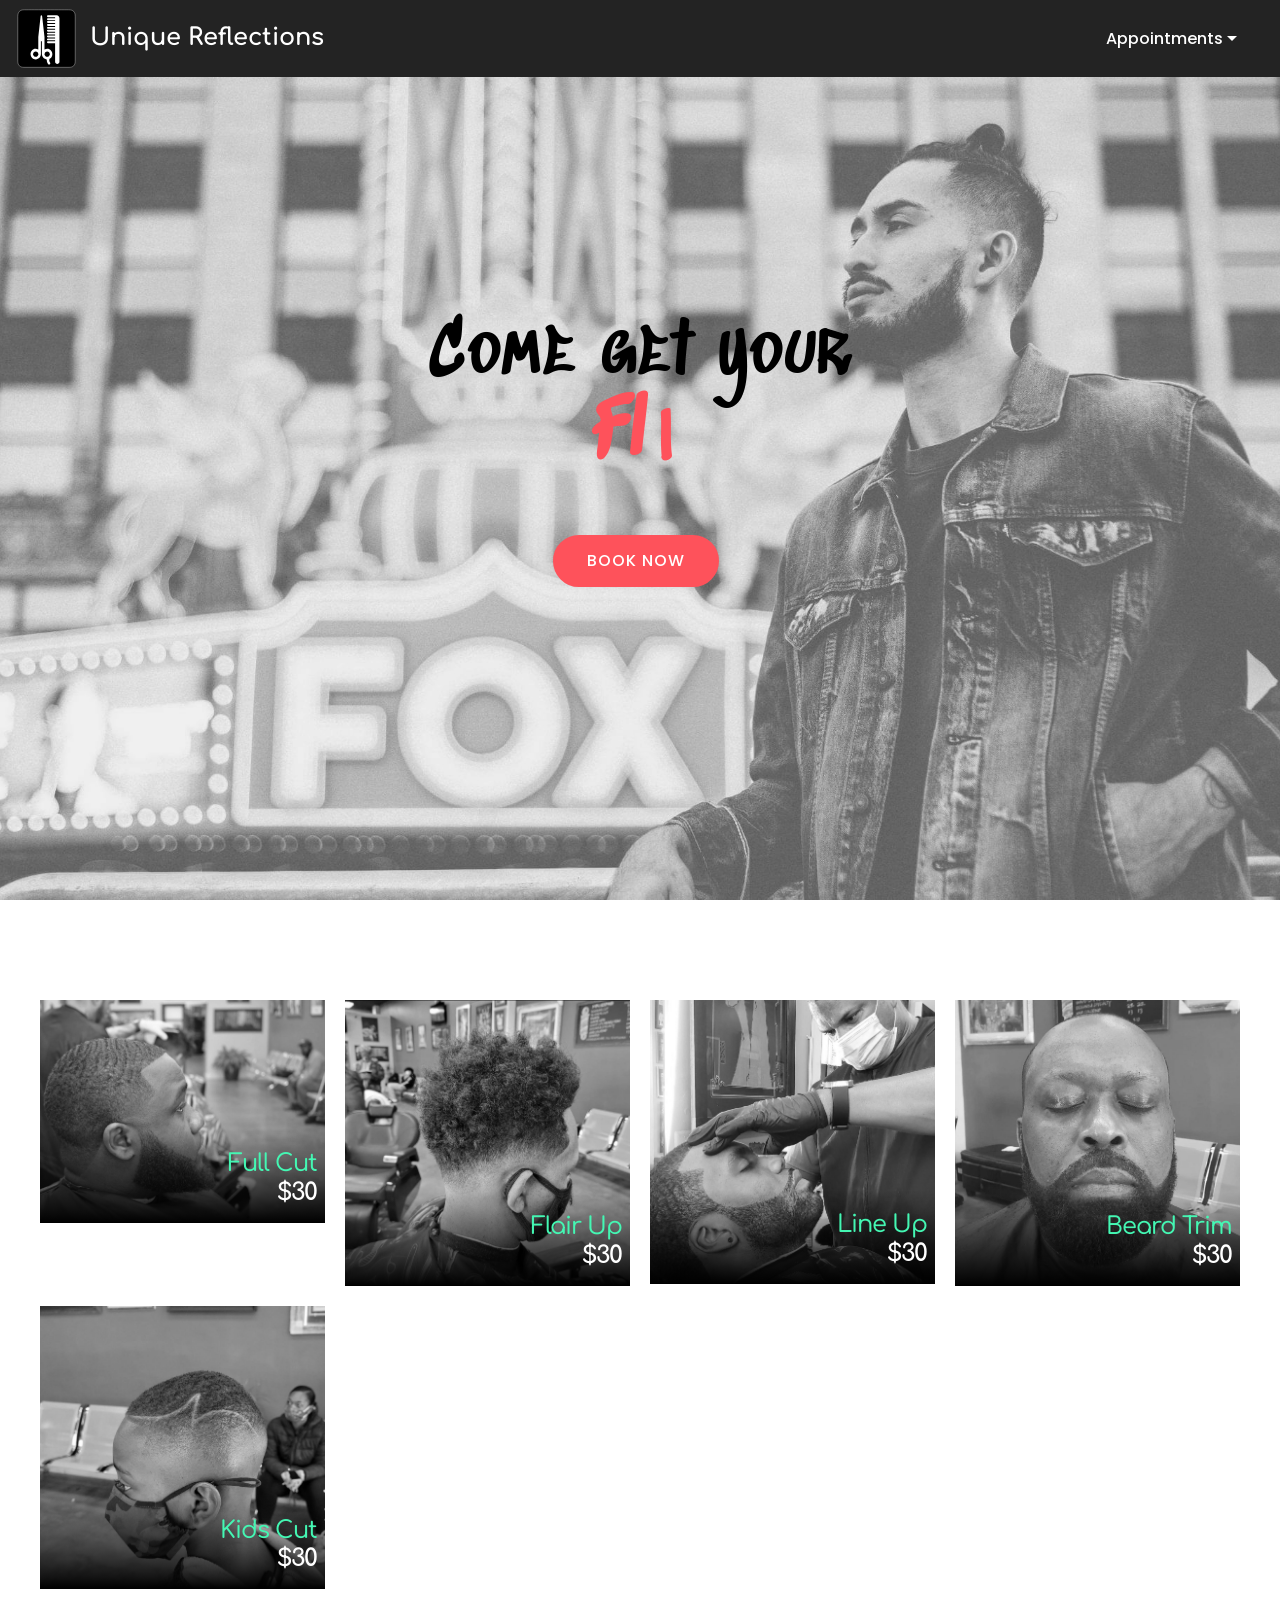
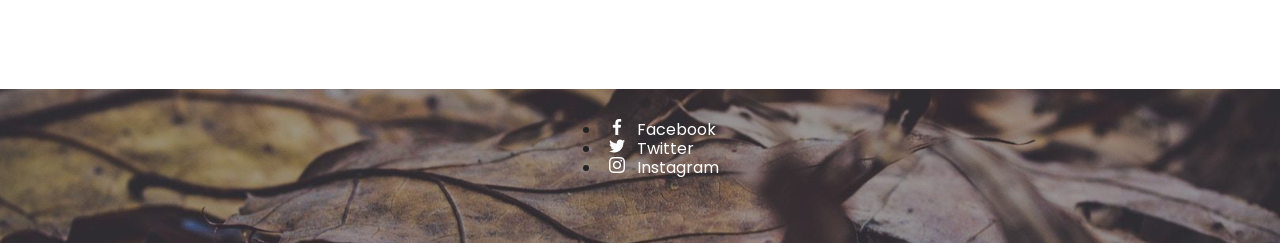
==== public/index.html @ 62ba1556 "version 1.0" ====
<!DOCTYPE html>
<html>
  <head>
    <meta charset="UTF-8">
    <meta http-equiv="X-UA-Compatible" content="IE=edge">
    <meta name="viewport" content="width=device-width, initial-scale=1">
    <link rel="shortcut icon" href="assets/images/TLIcon.svg" type="image/x-icon">
    <title>Unique Reflections</title>
    <link rel="stylesheet" href="assets/web/assets/mobirise-icons-bold/mobirise-icons-bold.css">
    <link rel="stylesheet" href="https://fonts.googleapis.com/css?family=Poppins:300,400,500,600,700">
    <link rel="preconnect" href="https://fonts.googleapis.com">
    <link rel="preconnect" href="https://fonts.gstatic.com" crossorigin>
    <link href="https://fonts.googleapis.com/css2?family=Sedgwick+Ave+Display&display=swap" rel="stylesheet">
    <link rel="stylesheet" href="assets/web/assets/mobirise-icons/mobirise-icons.css">
    <link rel="stylesheet" href="assets/bootstrap/css/bootstrap.min.css">
    <link rel="stylesheet" href="assets/bootstrap/css/bootstrap-grid.min.css">
    <link rel="stylesheet" href="assets/bootstrap/css/bootstrap-reboot.min.css">
    <link rel="stylesheet" href="assets/socicon/css/styles.css">
    <link rel="stylesheet" href="assets/dropdown/css/style.css">
    <link rel="stylesheet" href="assets/theme/css/style.css">
    <link rel="stylesheet" href="assets/mobirise-gallery/style.css">
    <link rel="stylesheet" href="assets/mobirise/css/mbr-additional.css" type="text/css">
  </head>
  <body>
    <section class="menu cid-qyXbTBAY8L" once="menu" id="menu3-8p" data-rv-view="3302">
      <nav class="navbar navbar-dropdown navbar-fixed-top navbar-expand-lg">
        <div class="navbar-brand">
          <span class="navbar-logo">
            <a href="index.html">
              <img src="assets/images/TLIcon.svg" alt="Online Shopping HTML Template" title="" media-simple="true" style="height: 3.8rem;">
            </a>
          </span>
          <span class="navbar-caption-wrap">
            <a class="navbar-caption text-white display-5" href="index.html"> Unique Reflections </a>
          </span>
        </div>
        <button class="navbar-toggler" type="button" data-toggle="collapse" data-target="#navbarSupportedContent" aria-controls="navbarNavAltMarkup" aria-expanded="false" aria-label="Toggle navigation">
          <div class="hamburger">
            <span></span>
            <span></span>
            <span></span>
            <span></span>
          </div>
        </button>
        <div class="collapse navbar-collapse" id="navbarSupportedContent">
          <ul class="navbar-nav nav-dropdown" data-app-modern-menu="true">
            <li class="nav-item dropdown open">
              <a class="nav-link link text-white dropdown-toggle display-4" data-toggle="dropdown-submenu" aria-expanded="true"> Appointments</a>
              <div class="dropdown-menu">
                <a class="text-white dropdown-item display-4" href="#">Find us on TheCut app</a>
                <a class="text-white dropdown-item display-4" href="#">Click to call and book now</a>
              </div>
            </li>
          </ul>
          
      </nav>
    </section>
    <section class="header10 cid-qz2XMZSPXo mbr-fullscreen mbr-parallax-background" id="header10-8q" data-rv-view="3271">
      <div class="mbr-overlay" style="opacity: 0.3; background-color: rgb(204, 204, 204);"></div>
      <div class="container-fluid">
        <div class="row justify-content-center">
          <div class="mbr-white col-md-12 col-lg-10">
            <div class="typed-text pb-3 align-center display-1" id="changing_header" style="z-index: 289;">
              <span class="mbr-section-subtitle"> Come get your </span>
              <br id="small_br">
              <span>
                <span class="animated-element mbr-bold" data-word2="Full Cut" data-word1="Flair Up" data-word3="Line Up" data-word4="Beard Trim" data-word5="Fade" data-speed="106" data-words="5"></span>
              </span>
            </div>
            <br>
            <div class="pt-3 mbr-section-btn align-center">
              <a class="btn-secondary btn btn-md display-4 mbr-white" href="#">BOOK NOW</a>
            </div>
          </div>
        </div>
      </div>
    </section>
    <section class="mbr-gallery cid-qz2Y6J2MmE" once="shops" id="shop2-8r" data-rv-view="3277">
      <div>
        <div class="mbr-shop">
          <div class="row col-md-12">
            <div class="wrapper-shop-items col-md-12">
              <div class="mbr-gallery-row">
                <div>
                  <div class="shop-items">
                    <div class="mbr-gallery-item" data-tags="Awesome" data-slide-to="0" data-seller="false" data-price="52" data-oldprice="104">
                      <div class="item_overlay" data-toggle="modal"></div>
                      <div class="galleryItem" data-toggle="modal">
                        <div class="style_overlay"></div>
                        <div class="img_wraper">
                          <img alt="" src="assets/images/full cut.jpg">
                        </div>
                        <div class="sidebar_wraper">
                          <h4 class="item-title mbr-fonts-style mbr-text display-5">Full Cut</h4>
                          <div class="price-block">
                            <span class="shop-item-price mbr-fonts-style display-5">$30</span>
                            <span class="oldprice mbr-fonts-style display-7" style="display: none;">$104</span>
                          </div>
                          <div class="card-description"><strong>Full Cut price: 30$</strong>
                          </div>
                          <div class="mbr-section-btn" buttons="0" style="display: none;">
                            <a class="btn btn-black display-7" href="https://mobirise.com/">Book with us now!</a>
                          </div>
                        </div>
                      </div>
                    </div>
                    <div class="mbr-gallery-item" data-tags="Awesome" data-slide-to="0" data-seller="false" data-price="52" data-oldprice="104">
                      <div class="item_overlay" data-toggle="modal"></div>
                      <div class="galleryItem" data-toggle="modal">
                        <div class="style_overlay"></div>
                        <div class="img_wraper">
                          <img alt="" src="assets/images/flair.jpg">
                        </div>
                        <div class="sidebar_wraper">
                          <h4 class="item-title mbr-fonts-style mbr-text display-5">Flair Up</h4>
                          <div class="price-block">
                            <span class="shop-item-price mbr-fonts-style display-5">$30</span>
                            <span class="oldprice mbr-fonts-style display-7" style="display: none;">$104</span>
                          </div>
                          <div class="card-description"><strong>Flair Up price: 30$</strong>
                          </div>
                          <div class="mbr-section-btn" buttons="0" style="display: none;">
                            <a class="btn btn-black display-7" href="https://mobirise.com/">Book with us now!</a>
                          </div>
                        </div>
                      </div>
                    </div>
                    <div class="mbr-gallery-item" data-tags="Awesome" data-slide-to="0" data-seller="false" data-price="52" data-oldprice="104">
                      <div class="item_overlay" data-toggle="modal"></div>
                      <div class="galleryItem" data-toggle="modal">
                        <div class="style_overlay"></div>
                        <div class="img_wraper">
                          <img alt="" src="assets/images/lineup.jpg">
                        </div>
                        <div class="sidebar_wraper">
                          <h4 class="item-title mbr-fonts-style mbr-text display-5">Line Up</h4>
                          <div class="price-block">
                            <span class="shop-item-price mbr-fonts-style display-5">$30</span>
                            <span class="oldprice mbr-fonts-style display-7" style="display: none;">$104</span>
                          </div>
                          <div class="card-description"><strong>Line Up price: 30$</strong>
                          </div>
                          <div class="mbr-section-btn" buttons="0" style="display: none;">
                            <a class="btn btn-black display-7" href="https://mobirise.com/">Book with us now!</a>
                          </div>
                        </div>
                      </div>
                    </div>
                    <div class="mbr-gallery-item" data-tags="Awesome" data-slide-to="0" data-seller="false" data-price="52" data-oldprice="104">
                      <div class="item_overlay" data-toggle="modal"></div>
                      <div class="galleryItem" data-toggle="modal">
                        <div class="style_overlay"></div>
                        <div class="img_wraper">
                          <img alt="" src="assets/images/beardtrim.jpg">
                        </div>
                        <div class="sidebar_wraper">
                          <h4 class="item-title mbr-fonts-style mbr-text display-5">Beard Trim</h4>
                          <div class="price-block">
                            <span class="shop-item-price mbr-fonts-style display-5">$30</span>
                            <span class="oldprice mbr-fonts-style display-7" style="display: none;">$104</span>
                          </div>
                          <div class="card-description"><strong>Beard Trim price: 30$</strong>
                          </div>
                          <div class="mbr-section-btn" buttons="0" style="display: none;">
                            <a class="btn btn-black display-7" href="https://mobirise.com/">Book with us now!</a>
                          </div>
                        </div>
                      </div>
                    </div>
                    <div class="mbr-gallery-item" data-tags="Awesome" data-slide-to="0" data-seller="false" data-price="52" data-oldprice="104">
                      <div class="item_overlay" data-toggle="modal"></div>
                      <div class="galleryItem" data-toggle="modal">
                        <div class="style_overlay"></div>
                        <div class="img_wraper">
                          <img alt="" src="assets/images/kids cut.jpg">
                        </div>
                        <div class="sidebar_wraper">
                          <h4 class="item-title mbr-fonts-style mbr-text display-5">Kids Cut</h4>
                          <div class="price-block">
                            <span class="shop-item-price mbr-fonts-style display-5">$30</span>
                            <span class="oldprice mbr-fonts-style display-7" style="display: none;">$104</span>
                          </div>
                          <div class="card-description"><strong>Kids Cut price: 30$</strong>
                          </div>
                          <div class="mbr-section-btn" buttons="0" style="display: none;">
                            <a class="btn btn-black display-7" href="https://mobirise.com/">Book with us now!</a>
                          </div>
                        </div>
                      </div>
                    </div>
                  </div>
                </div>
                <div class="clearfix"></div>
              </div>
            </div>
          </div>
          <!-- Lightbox -->
          <div class="shopItemsModal_wraper" style="z-index: 100;">
            <div class="shopItemsModalBg"></div>
            <div class="shopItemsModal row">
              <div class="col-md-6 image-modal"></div>
              <div class="col-md-6 text-modal"></div>
              <div class="closeModal">
                <div class="close-modal-wrapper"></div>
              </div>
            </div>
          </div>
        </div>
      </div>
    </section>
    
    <section class="cid-qz2YU1tayr" id="footer4-8u" data-rv-view="3299">
      <div class="mbr-overlay" style="background-color: rgb(35, 35, 35); opacity: 0.4;"></div>
      <div class="container">
        <div class="row justify-content-center">
          <ul>
            <li class="mbr-fonts-style display-4">
              <span class="socicon socicon-facebook mbr-iconfont" style="color: rgb(255, 255, 255);"></span>
              <a href="#" class="text-white">Facebook</a>
            </li>
            <li class="mbr-fonts-style display-4">
              <span class="socicon socicon-twitter mbr-iconfont" style="color: rgb(255, 255, 255);"></span>
              <a href="#" class="text-white">Twitter</a>
            </li>
            <li class="mbr-fonts-style display-4">
              <span class="socicon socicon-instagram mbr-iconfont" style="color: rgb(255, 255, 255);"></span>
              <a href="#" class="text-white">Instagram</a>
            </li>
          </ul>
        </div>
      </div>
    </section>
    <script src="assets/web/assets/jquery/jquery.min.js"></script>
    <script src="assets/popper/popper.min.js"></script>
    <script src="assets/bootstrap/js/bootstrap.min.js"></script>
    <script src="assets/typed/typed.min.js"></script>
    <script src="assets/smooth-scroll/smooth-scroll.js"></script>
    <script src="assets/mobirise-shop/script.js"></script>
    <script src="assets/dropdown/js/script.min.js"></script>
    <script src="assets/touch-swipe/jquery.touch-swipe.min.js"></script>
    <script src="assets/jarallax/jarallax.min.js"></script>
    <script src="assets/theme/js/script.js"></script>
    <script src="assets/mobirise-gallery/player.min.js"></script>
    <script src="assets/mobirise-gallery/script.js"></script>
  </body>
</html>
---- public/assets/web/assets/mobirise-icons-bold/mobirise-icons-bold.css ----
@font-face {
  font-family: 'mobirise-icons-bold';
  src:  url('mobirise-icons-bold84ca.eot?m1l4yr');
  src:  url('mobirise-icons-bold84ca.eot?m1l4yr#iefix') format('embedded-opentype'),
    url('mobirise-icons-bold84ca.ttf?m1l4yr') format('truetype'),
    url('mobirise-icons-bold84ca.woff?m1l4yr') format('woff'),
    url('mobirise-icons-bold84ca.svg?m1l4yr#mobirise-icons-bold') format('svg');
  font-weight: normal;
  font-style: normal;
}

[class^="mbrib-"], [class*="mbrib-"] {
  /* use !important to prevent issues with browser extensions that change fonts */
  font-family: 'mobirise-icons-bold' !important;
  speak: none;
  font-style: normal;
  font-weight: normal;
  font-variant: normal;
  text-transform: none;
  line-height: 1;

  /* Better Font Rendering =========== */
  -webkit-font-smoothing: antialiased;
  -moz-osx-font-smoothing: grayscale;
}

.mbrib-add-submenu:before {
  content: "\e900";
}
.mbrib-alert:before {
  content: "\e901";
}
.mbrib-align-center:before {
  content: "\e902";
}
.mbrib-align-justify:before {
  content: "\e903";
}
.mbrib-align-left:before {
  content: "\e904";
}
.mbrib-align-right:before {
  content: "\e905";
}
.mbrib-android:before {
  content: "\e906";
}
.mbrib-apple:before {
  content: "\e907";
}
.mbrib-arrow-down:before {
  content: "\e908";
}
.mbrib-arrow-next:before {
  content: "\e909";
}
.mbrib-arrow-prev:before {
  content: "\e90a";
}
.mbrib-arrow-up:before {
  content: "\e90b";
}
.mbrib-bold:before {
  content: "\e90c";
}
.mbrib-bookmark:before {
  content: "\e90d";
}
.mbrib-bootstrap:before {
  content: "\e90e";
}
.mbrib-briefcase:before {
  content: "\e90f";
}
.mbrib-browse:before {
  content: "\e910";
}
.mbrib-bulleted-list:before {
  content: "\e911";
}
.mbrib-calendar:before {
  content: "\e912";
}
.mbrib-camera:before {
  content: "\e913";
}
.mbrib-cart-add:before {
  content: "\e914";
}
.mbrib-cart-full:before {
  content: "\e915";
}
.mbrib-cash:before {
  content: "\e916";
}
.mbrib-change-style:before {
  content: "\e917";
}
.mbrib-chat:before {
  content: "\e918";
}
.mbrib-clock:before {
  content: "\e919";
}
.mbrib-close:before {
  content: "\e91a";
}
.mbrib-cloud:before {
  content: "\e91b";
}
.mbrib-code:before {
  content: "\e91c";
}
.mbrib-contact-form:before {
  content: "\e91d";
}
.mbrib-credit-card:before {
  content: "\e91e";
}
.mbrib-cursor-click:before {
  content: "\e91f";
}
.mbrib-cust-feedback:before {
  content: "\e920";
}
.mbrib-database:before {
  content: "\e921";
}
.mbrib-delivery:before {
  content: "\e922";
}
.mbrib-desktop:before {
  content: "\e923";
}
.mbrib-devices:before {
  content: "\e924";
}
.mbrib-down:before {
  content: "\e925";
}
.mbrib-download:before {
  content: "\e926";
}
.mbrib-drag-n-drop:before {
  content: "\e927";
}
.mbrib-drag-n-drop2:before {
  content: "\e928";
}
.mbrib-edit:before {
  content: "\e929";
}
.mbrib-edit2:before {
  content: "\e92a";
}
.mbrib-error:before {
  content: "\e92b";
}
.mbrib-extension:before {
  content: "\e92c";
}
.mbrib-features:before {
  content: "\e92d";
}
.mbrib-file:before {
  content: "\e92e";
}
.mbrib-flag:before {
  content: "\e92f";
}
.mbrib-folder:before {
  content: "\e930";
}
.mbrib-gift:before {
  content: "\e931";
}
.mbrib-github:before {
  content: "\e932";
}
.mbrib-globe-2:before {
  content: "\e933";
}
.mbrib-globe:before {
  content: "\e934";
}
.mbrib-growing-chart:before {
  content: "\e935";
}
.mbrib-hearth:before {
  content: "\e936";
}
.mbrib-help:before {
  content: "\e937";
}
.mbrib-home:before {
  content: "\e938";
}
.mbrib-hot-cup:before {
  content: "\e939";
}
.mbrib-idea:before {
  content: "\e93a";
}
.mbrib-image-gallery:before {
  content: "\e93b";
}
.mbrib-image-slider:before {
  content: "\e93c";
}
.mbrib-info:before {
  content: "\e93d";
}
.mbrib-italic:before {
  content: "\e93e";
}
.mbrib-key:before {
  content: "\e93f";
}
.mbrib-laptop:before {
  content: "\e940";
}
.mbrib-layers:before {
  content: "\e941";
}
.mbrib-left-right:before {
  content: "\e942";
}
.mbrib-left:before {
  content: "\e943";
}
.mbrib-letter:before {
  content: "\e944";
}
.mbrib-like:before {
  content: "\e945";
}
.mbrib-link:before {
  content: "\e946";
}
.mbrib-lock:before {
  content: "\e947";
}
.mbrib-login:before {
  content: "\e948";
}
.mbrib-logout:before {
  content: "\e949";
}
.mbrib-magic-stick:before {
  content: "\e94a";
}
.mbrib-map-pin:before {
  content: "\e94b";
}
.mbrib-menu:before {
  content: "\e94c";
}
.mbrib-mobile:before {
  content: "\e94d";
}
.mbrib-mobile2:before {
  content: "\e94e";
}
.mbrib-mobirise:before {
  content: "\e94f";
}
.mbrib-more-horizontal:before {
  content: "\e950";
}
.mbrib-more-vertical:before {
  content: "\e951";
}
.mbrib-music:before {
  content: "\e952";
}
.mbrib-new-file:before {
  content: "\e953";
}
.mbrib-numbered-list:before {
  content: "\e954";
}
.mbrib-opened-folder:before {
  content: "\e955";
}
.mbrib-pages:before {
  content: "\e956";
}
.mbrib-paper-plane:before {
  content: "\e957";
}
.mbrib-paperclip:before {
  content: "\e958";
}
.mbrib-photo:before {
  content: "\e959";
}
.mbrib-photos:before {
  content: "\e95a";
}
.mbrib-pin:before {
  content: "\e95b";
}
.mbrib-play:before {
  content: "\e95c";
}
.mbrib-plus:before {
  content: "\e95d";
}
.mbrib-preview:before {
  content: "\e95e";
}
.mbrib-print:before {
  content: "\e95f";
}
.mbrib-protect:before {
  content: "\e960";
}
.mbrib-question:before {
  content: "\e961";
}
.mbrib-quote-left:before {
  content: "\e962";
}
.mbrib-quote-right:before {
  content: "\e963";
}
.mbrib-redo:before {
  content: "\e964";
}
.mbrib-refresh:before {
  content: "\e965";
}
.mbrib-responsive:before {
  content: "\e966";
}
.mbrib-right:before {
  content: "\e967";
}
.mbrib-rocket:before {
  content: "\e968";
}
.mbrib-sad-face:before {
  content: "\e969";
}
.mbrib-sale:before {
  content: "\e96a";
}
.mbrib-save:before {
  content: "\e96b";
}
.mbrib-search:before {
  content: "\e96c";
}
.mbrib-setting:before {
  content: "\e96d";
}
.mbrib-setting2:before {
  content: "\e96e";
}
.mbrib-setting3:before {
  content: "\e96f";
}
.mbrib-share:before {
  content: "\e970";
}
.mbrib-shopping-bag:before {
  content: "\e971";
}
.mbrib-shopping-basket:before {
  content: "\e972";
}
.mbrib-shopping-cart:before {
  content: "\e973";
}
.mbrib-sites:before {
  content: "\e974";
}
.mbrib-smile-face:before {
  content: "\e975";
}
.mbrib-speed:before {
  content: "\e976";
}
.mbrib-star:before {
  content: "\e977";
}
.mbrib-success:before {
  content: "\e978";
}
.mbrib-sun:before {
  content: "\e979";
}
.mbrib-sun2:before {
  content: "\e97a";
}
.mbrib-tablet-vertical:before {
  content: "\e97b";
}
.mbrib-tablet:before {
  content: "\e97c";
}
.mbrib-target:before {
  content: "\e97d";
}
.mbrib-timer:before {
  content: "\e97e";
}
.mbrib-to-ftp:before {
  content: "\e97f";
}
.mbrib-to-local-drive:before {
  content: "\e980";
}
.mbrib-touch-swipe:before {
  content: "\e981";
}
.mbrib-touch:before {
  content: "\e982";
}
.mbrib-trash:before {
  content: "\e983";
}
.mbrib-underline:before {
  content: "\e984";
}
.mbrib-undo:before {
  content: "\e985";
}
.mbrib-unlink:before {
  content: "\e986";
}
.mbrib-unlock:before {
  content: "\e987";
}
.mbrib-up-down:before {
  content: "\e988";
}
.mbrib-up:before {
  content: "\e989";
}
.mbrib-update:before {
  content: "\e98a";
}
.mbrib-upload:before {
  content: "\e98b";
}
.mbrib-user:before {
  content: "\e98c";
}
.mbrib-user2:before {
  content: "\e98d";
}
.mbrib-users:before {
  content: "\e98e";
}
.mbrib-video-play:before {
  content: "\e98f";
}
.mbrib-video:before {
  content: "\e990";
}
.mbrib-watch:before {
  content: "\e991";
}
.mbrib-website-theme:before {
  content: "\e992";
}
.mbrib-wifi:before {
  content: "\e993";
}
.mbrib-windows:before {
  content: "\e994";
}
.mbrib-zoom-out:before {
  content: "\e995";
}
---- public/assets/web/assets/mobirise-icons/mobirise-icons.css ----
@font-face {
  font-family: 'MobiriseIcons';
  src:  url('mobirise-icons0e1c.eot?spat4u');
  src:  url('mobirise-icons0e1c.eot?spat4u#iefix') format('embedded-opentype'),
    url('mobirise-icons0e1c.ttf?spat4u') format('truetype'),
    url('mobirise-icons0e1c.woff?spat4u') format('woff'),
    url('mobirise-icons0e1c.svg?spat4u#MobiriseIcons') format('svg');
  font-weight: normal;
  font-style: normal;
}

[class^="mbri-"], [class*=" mbri-"] {
  /* use !important to prevent issues with browser extensions that change fonts */
  font-family: MobiriseIcons !important;
  speak: none;
  font-style: normal;
  font-weight: normal;
  font-variant: normal;
  text-transform: none;
  line-height: 1;

  /* Better Font Rendering =========== */
  -webkit-font-smoothing: antialiased;
  -moz-osx-font-smoothing: grayscale;
}

.mbri-add-submenu:before {
  content: "\e900";
}
.mbri-alert:before {
  content: "\e901";
}
.mbri-align-center:before {
  content: "\e902";
}
.mbri-align-justify:before {
  content: "\e903";
}
.mbri-align-left:before {
  content: "\e904";
}
.mbri-align-right:before {
  content: "\e905";
}
.mbri-android:before {
  content: "\e906";
}
.mbri-apple:before {
  content: "\e907";
}
.mbri-arrow-down:before {
  content: "\e908";
}
.mbri-arrow-next:before {
  content: "\e909";
}
.mbri-arrow-prev:before {
  content: "\e90a";
}
.mbri-arrow-up:before {
  content: "\e90b";
}
.mbri-bold:before {
  content: "\e90c";
}
.mbri-bookmark:before {
  content: "\e90d";
}
.mbri-bootstrap:before {
  content: "\e90e";
}
.mbri-briefcase:before {
  content: "\e90f";
}
.mbri-browse:before {
  content: "\e910";
}
.mbri-bulleted-list:before {
  content: "\e911";
}
.mbri-calendar:before {
  content: "\e912";
}
.mbri-camera:before {
  content: "\e913";
}
.mbri-cart-add:before {
  content: "\e914";
}
.mbri-cart-full:before {
  content: "\e915";
}
.mbri-cash:before {
  content: "\e916";
}
.mbri-change-style:before {
  content: "\e917";
}
.mbri-chat:before {
  content: "\e918";
}
.mbri-clock:before {
  content: "\e919";
}
.mbri-close:before {
  content: "\e91a";
}
.mbri-cloud:before {
  content: "\e91b";
}
.mbri-code:before {
  content: "\e91c";
}
.mbri-contact-form:before {
  content: "\e91d";
}
.mbri-credit-card:before {
  content: "\e91e";
}
.mbri-cursor-click:before {
  content: "\e91f";
}
.mbri-cust-feedback:before {
  content: "\e920";
}
.mbri-database:before {
  content: "\e921";
}
.mbri-delivery:before {
  content: "\e922";
}
.mbri-desktop:before {
  content: "\e923";
}
.mbri-devices:before {
  content: "\e924";
}
.mbri-down:before {
  content: "\e925";
}
.mbri-download:before {
  content: "\e989";
}
.mbri-drag-n-drop:before {
  content: "\e927";
}
.mbri-drag-n-drop2:before {
  content: "\e928";
}
.mbri-edit:before {
  content: "\e929";
}
.mbri-edit2:before {
  content: "\e92a";
}
.mbri-error:before {
  content: "\e92b";
}
.mbri-extension:before {
  content: "\e92c";
}
.mbri-features:before {
  content: "\e92d";
}
.mbri-file:before {
  content: "\e92e";
}
.mbri-flag:before {
  content: "\e92f";
}
.mbri-folder:before {
  content: "\e930";
}
.mbri-gift:before {
  content: "\e931";
}
.mbri-github:before {
  content: "\e932";
}
.mbri-globe:before {
  content: "\e933";
}
.mbri-globe-2:before {
  content: "\e934";
}
.mbri-growing-chart:before {
  content: "\e935";
}
.mbri-hearth:before {
  content: "\e936";
}
.mbri-help:before {
  content: "\e937";
}
.mbri-home:before {
  content: "\e938";
}
.mbri-hot-cup:before {
  content: "\e939";
}
.mbri-idea:before {
  content: "\e93a";
}
.mbri-image-gallery:before {
  content: "\e93b";
}
.mbri-image-slider:before {
  content: "\e93c";
}
.mbri-info:before {
  content: "\e93d";
}
.mbri-italic:before {
  content: "\e93e";
}
.mbri-key:before {
  content: "\e93f";
}
.mbri-laptop:before {
  content: "\e940";
}
.mbri-layers:before {
  content: "\e941";
}
.mbri-left-right:before {
  content: "\e942";
}
.mbri-left:before {
  content: "\e943";
}
.mbri-letter:before {
  content: "\e944";
}
.mbri-like:before {
  content: "\e945";
}
.mbri-link:before {
  content: "\e946";
}
.mbri-lock:before {
  content: "\e947";
}
.mbri-login:before {
  content: "\e948";
}
.mbri-logout:before {
  content: "\e949";
}
.mbri-magic-stick:before {
  content: "\e94a";
}
.mbri-map-pin:before {
  content: "\e94b";
}
.mbri-menu:before {
  content: "\e94c";
}
.mbri-mobile:before {
  content: "\e94d";
}
.mbri-mobile2:before {
  content: "\e94e";
}
.mbri-mobirise:before {
  content: "\e94f";
}
.mbri-more-horizontal:before {
  content: "\e950";
}
.mbri-more-vertical:before {
  content: "\e951";
}
.mbri-music:before {
  content: "\e952";
}
.mbri-new-file:before {
  content: "\e953";
}
.mbri-numbered-list:before {
  content: "\e954";
}
.mbri-opened-folder:before {
  content: "\e955";
}
.mbri-pages:before {
  content: "\e956";
}
.mbri-paper-plane:before {
  content: "\e957";
}
.mbri-paperclip:before {
  content: "\e958";
}
.mbri-photo:before {
  content: "\e959";
}
.mbri-photos:before {
  content: "\e95a";
}
.mbri-pin:before {
  content: "\e95b";
}
.mbri-play:before {
  content: "\e95c";
}
.mbri-plus:before {
  content: "\e95d";
}
.mbri-preview:before {
  content: "\e95e";
}
.mbri-print:before {
  content: "\e95f";
}
.mbri-protect:before {
  content: "\e960";
}
.mbri-question:before {
  content: "\e961";
}
.mbri-quote-left:before {
  content: "\e962";
}
.mbri-quote-right:before {
  content: "\e963";
}
.mbri-refresh:before {
  content: "\e964";
}
.mbri-responsive:before {
  content: "\e965";
}
.mbri-right:before {
  content: "\e966";
}
.mbri-rocket:before {
  content: "\e967";
}
.mbri-sad-face:before {
  content: "\e968";
}
.mbri-sale:before {
  content: "\e969";
}
.mbri-save:before {
  content: "\e96a";
}
.mbri-search:before {
  content: "\e96b";
}
.mbri-setting:before {
  content: "\e96c";
}
.mbri-setting2:before {
  content: "\e96d";
}
.mbri-setting3:before {
  content: "\e96e";
}
.mbri-share:before {
  content: "\e96f";
}
.mbri-shopping-bag:before {
  content: "\e970";
}
.mbri-shopping-basket:before {
  content: "\e971";
}
.mbri-shopping-cart:before {
  content: "\e972";
}
.mbri-sites:before {
  content: "\e973";
}
.mbri-smile-face:before {
  content: "\e974";
}
.mbri-speed:before {
  content: "\e975";
}
.mbri-star:before {
  content: "\e976";
}
.mbri-success:before {
  content: "\e977";
}
.mbri-sun:before {
  content: "\e978";
}
.mbri-sun2:before {
  content: "\e979";
}
.mbri-tablet:before {
  content: "\e97a";
}
.mbri-tablet-vertical:before {
  content: "\e97b";
}
.mbri-target:before {
  content: "\e97c";
}
.mbri-timer:before {
  content: "\e97d";
}
.mbri-to-ftp:before {
  content: "\e97e";
}
.mbri-to-local-drive:before {
  content: "\e97f";
}
.mbri-touch-swipe:before {
  content: "\e980";
}
.mbri-touch:before {
  content: "\e981";
}
.mbri-trash:before {
  content: "\e982";
}
.mbri-underline:before {
  content: "\e983";
}
.mbri-unlink:before {
  content: "\e984";
}
.mbri-unlock:before {
  content: "\e985";
}
.mbri-up-down:before {
  content: "\e986";
}
.mbri-up:before {
  content: "\e987";
}
.mbri-update:before {
  content: "\e988";
}
.mbri-upload:before {
 content: "\e926"; 
}
.mbri-user:before {
  content: "\e98a";
}
.mbri-user2:before {
  content: "\e98b";
}
.mbri-users:before {
  content: "\e98c";
}
.mbri-video:before {
  content: "\e98d";
}
.mbri-video-play:before {
  content: "\e98e";
}
.mbri-watch:before {
  content: "\e98f";
}
.mbri-website-theme:before {
  content: "\e990";
}
.mbri-wifi:before {
  content: "\e991";
}
.mbri-windows:before {
  content: "\e992";
}
.mbri-zoom-out:before {
  content: "\e993";
}
.mbri-redo:before {
  content: "\e994";
}
.mbri-undo:before {
  content: "\e995";
}
---- public/assets/socicon/css/styles.css ----
@charset "UTF-8";

@font-face {
  font-family: "socicon";
  src:url("../fonts/socicon.eot");
  src:url("../fonts/socicond41d.eot?#iefix") format("embedded-opentype"),
    url("../fonts/socicon.woff") format("woff"),
    url("../fonts/socicon.ttf") format("truetype"),
    url("../fonts/socicon.svg#socicon") format("svg");
  font-weight: normal;
  font-style: normal;

}

[data-icon]:before {
  font-family: "socicon" !important;
  content: attr(data-icon);
  font-style: normal !important;
  font-weight: normal !important;
  font-variant: normal !important;
  text-transform: none !important;
  speak: none;
  line-height: 1;
  -webkit-font-smoothing: antialiased;
  -moz-osx-font-smoothing: grayscale;
}

[class^="socicon-"]:before,
[class*=" socicon-"]:before {
  font-family: "socicon" !important;
  font-style: normal !important;
  font-weight: normal !important;
  font-variant: normal !important;
  text-transform: none !important;
  speak: none;
  line-height: 1;
  -webkit-font-smoothing: antialiased;
  -moz-osx-font-smoothing: grayscale;
}

.socicon-modelmayhem:before {
  content: "\e000";
}
.socicon-mixcloud:before {
  content: "\e001";
}
.socicon-drupal:before {
  content: "\e002";
}
.socicon-swarm:before {
  content: "\e003";
}
.socicon-istock:before {
  content: "\e004";
}
.socicon-yammer:before {
  content: "\e005";
}
.socicon-ello:before {
  content: "\e006";
}
.socicon-stackoverflow:before {
  content: "\e007";
}
.socicon-persona:before {
  content: "\e008";
}
.socicon-triplej:before {
  content: "\e009";
}
.socicon-houzz:before {
  content: "\e00a";
}
.socicon-rss:before {
  content: "\e00b";
}
.socicon-paypal:before {
  content: "\e00c";
}
.socicon-odnoklassniki:before {
  content: "\e00d";
}
.socicon-airbnb:before {
  content: "\e00e";
}
.socicon-periscope:before {
  content: "\e00f";
}
.socicon-outlook:before {
  content: "\e010";
}
.socicon-coderwall:before {
  content: "\e011";
}
.socicon-tripadvisor:before {
  content: "\e012";
}
.socicon-appnet:before {
  content: "\e013";
}
.socicon-goodreads:before {
  content: "\e014";
}
.socicon-tripit:before {
  content: "\e015";
}
.socicon-lanyrd:before {
  content: "\e016";
}
.socicon-slideshare:before {
  content: "\e017";
}
.socicon-buffer:before {
  content: "\e018";
}
.socicon-disqus:before {
  content: "\e019";
}
.socicon-vkontakte:before {
  content: "\e01a";
}
.socicon-whatsapp:before {
  content: "\e01b";
}
.socicon-patreon:before {
  content: "\e01c";
}
.socicon-storehouse:before {
  content: "\e01d";
}
.socicon-pocket:before {
  content: "\e01e";
}
.socicon-mail:before {
  content: "\e01f";
}
.socicon-blogger:before {
  content: "\e020";
}
.socicon-technorati:before {
  content: "\e021";
}
.socicon-reddit:before {
  content: "\e022";
}
.socicon-dribbble:before {
  content: "\e023";
}
.socicon-stumbleupon:before {
  content: "\e024";
}
.socicon-digg:before {
  content: "\e025";
}
.socicon-envato:before {
  content: "\e026";
}
.socicon-behance:before {
  content: "\e027";
}
.socicon-delicious:before {
  content: "\e028";
}
.socicon-deviantart:before {
  content: "\e029";
}
.socicon-forrst:before {
  content: "\e02a";
}
.socicon-play:before {
  content: "\e02b";
}
.socicon-zerply:before {
  content: "\e02c";
}
.socicon-wikipedia:before {
  content: "\e02d";
}
.socicon-apple:before {
  content: "\e02e";
}
.socicon-flattr:before {
  content: "\e02f";
}
.socicon-github:before {
  content: "\e030";
}
.socicon-renren:before {
  content: "\e031";
}
.socicon-friendfeed:before {
  content: "\e032";
}
.socicon-newsvine:before {
  content: "\e033";
}
.socicon-identica:before {
  content: "\e034";
}
.socicon-bebo:before {
  content: "\e035";
}
.socicon-zynga:before {
  content: "\e036";
}
.socicon-steam:before {
  content: "\e037";
}
.socicon-xbox:before {
  content: "\e038";
}
.socicon-windows:before {
  content: "\e039";
}
.socicon-qq:before {
  content: "\e03a";
}
.socicon-douban:before {
  content: "\e03b";
}
.socicon-meetup:before {
  content: "\e03c";
}
.socicon-playstation:before {
  content: "\e03d";
}
.socicon-android:before {
  content: "\e03e";
}
.socicon-snapchat:before {
  content: "\e03f";
}
.socicon-twitter:before {
  content: "\e040";
}
.socicon-facebook:before {
  content: "\e041";
}
.socicon-googleplus:before {
  content: "\e042";
}
.socicon-pinterest:before {
  content: "\e043";
}
.socicon-foursquare:before {
  content: "\e044";
}
.socicon-yahoo:before {
  content: "\e045";
}
.socicon-skype:before {
  content: "\e046";
}
.socicon-yelp:before {
  content: "\e047";
}
.socicon-feedburner:before {
  content: "\e048";
}
.socicon-linkedin:before {
  content: "\e049";
}
.socicon-viadeo:before {
  content: "\e04a";
}
.socicon-xing:before {
  content: "\e04b";
}
.socicon-myspace:before {
  content: "\e04c";
}
.socicon-soundcloud:before {
  content: "\e04d";
}
.socicon-spotify:before {
  content: "\e04e";
}
.socicon-grooveshark:before {
  content: "\e04f";
}
.socicon-lastfm:before {
  content: "\e050";
}
.socicon-youtube:before {
  content: "\e051";
}
.socicon-vimeo:before {
  content: "\e052";
}
.socicon-dailymotion:before {
  content: "\e053";
}
.socicon-vine:before {
  content: "\e054";
}
.socicon-flickr:before {
  content: "\e055";
}
.socicon-500px:before {
  content: "\e056";
}
.socicon-wordpress:before {
  content: "\e058";
}
.socicon-tumblr:before {
  content: "\e059";
}
.socicon-twitch:before {
  content: "\e05a";
}
.socicon-8tracks:before {
  content: "\e05b";
}
.socicon-amazon:before {
  content: "\e05c";
}
.socicon-icq:before {
  content: "\e05d";
}
.socicon-smugmug:before {
  content: "\e05e";
}
.socicon-ravelry:before {
  content: "\e05f";
}
.socicon-weibo:before {
  content: "\e060";
}
.socicon-baidu:before {
  content: "\e061";
}
.socicon-angellist:before {
  content: "\e062";
}
.socicon-ebay:before {
  content: "\e063";
}
.socicon-imdb:before {
  content: "\e064";
}
.socicon-stayfriends:before {
  content: "\e065";
}
.socicon-residentadvisor:before {
  content: "\e066";
}
.socicon-google:before {
  content: "\e067";
}
.socicon-yandex:before {
  content: "\e068";
}
.socicon-sharethis:before {
  content: "\e069";
}
.socicon-bandcamp:before {
  content: "\e06a";
}
.socicon-itunes:before {
  content: "\e06b";
}
.socicon-deezer:before {
  content: "\e06c";
}
.socicon-telegram:before {
  content: "\e06e";
}
.socicon-openid:before {
  content: "\e06f";
}
.socicon-amplement:before {
  content: "\e070";
}
.socicon-viber:before {
  content: "\e071";
}
.socicon-zomato:before {
  content: "\e072";
}
.socicon-draugiem:before {
  content: "\e074";
}
.socicon-endomodo:before {
  content: "\e075";
}
.socicon-filmweb:before {
  content: "\e076";
}
.socicon-stackexchange:before {
  content: "\e077";
}
.socicon-wykop:before {
  content: "\e078";
}
.socicon-teamspeak:before {
  content: "\e079";
}
.socicon-teamviewer:before {
  content: "\e07a";
}
.socicon-ventrilo:before {
  content: "\e07b";
}
.socicon-younow:before {
  content: "\e07c";
}
.socicon-raidcall:before {
  content: "\e07d";
}
.socicon-mumble:before {
  content: "\e07e";
}
.socicon-medium:before {
  content: "\e06d";
}
.socicon-bebee:before {
  content: "\e07f";
}
.socicon-hitbox:before {
  content: "\e080";
}
.socicon-reverbnation:before {
  content: "\e081";
}
.socicon-formulr:before {
  content: "\e082";
}
.socicon-instagram:before {
  content: "\e057";
}
.socicon-battlenet:before {
  content: "\e083";
}
.socicon-chrome:before {
  content: "\e084";
}
.socicon-discord:before {
  content: "\e086";
}
.socicon-issuu:before {
  content: "\e087";
}
.socicon-macos:before {
  content: "\e088";
}
.socicon-firefox:before {
  content: "\e089";
}
.socicon-opera:before {
  content: "\e08d";
}
.socicon-keybase:before {
  content: "\e090";
}
.socicon-alliance:before {
  content: "\e091";
}
.socicon-livejournal:before {
  content: "\e092";
}
.socicon-googlephotos:before {
  content: "\e093";
}
.socicon-horde:before {
  content: "\e094";
}
.socicon-etsy:before {
  content: "\e095";
}
.socicon-zapier:before {
  content: "\e096";
}
.socicon-google-scholar:before {
  content: "\e097";
}
.socicon-researchgate:before {
  content: "\e098";
}
.socicon-wechat:before {
  content: "\e099";
}
.socicon-strava:before {
  content: "\e09a";
}
.socicon-line:before {
  content: "\e09b";
}
.socicon-lyft:before {
  content: "\e09c";
}
.socicon-uber:before {
  content: "\e09d";
}
.socicon-songkick:before {
  content: "\e09e";
}
.socicon-viewbug:before {
  content: "\e09f";
}
.socicon-googlegroups:before {
  content: "\e0a0";
}
.socicon-quora:before {
  content: "\e073";
}
.socicon-diablo:before {
  content: "\e085";
}
.socicon-blizzard:before {
  content: "\e0a1";
}
.socicon-hearthstone:before {
  content: "\e08b";
}
.socicon-heroes:before {
  content: "\e08a";
}
.socicon-overwatch:before {
  content: "\e08c";
}
.socicon-warcraft:before {
  content: "\e08e";
}
.socicon-starcraft:before {
  content: "\e08f";
}
.socicon-beam:before {
  content: "\e0a2";
}
.socicon-curse:before {
  content: "\e0a3";
}
.socicon-player:before {
  content: "\e0a4";
}
.socicon-streamjar:before {
  content: "\e0a5";
}
.socicon-nintendo:before {
  content: "\e0a6";
}
.socicon-hellocoton:before {
  content: "\e0a7";
}
---- public/assets/dropdown/css/style.css ----
.navbar-dropdown {
  left: 0;
  padding: 0;
  position: absolute;
  right: 0;
  top: 0;
  transition: all 0.45s ease;
  z-index: 1030;
  background: #282828; }
  .navbar-dropdown .navbar-logo {
    margin-right: 0.8rem;
    transition: margin 0.3s ease-in-out;
    vertical-align: middle; }
    .navbar-dropdown .navbar-logo img {
      height: 3.125rem;
      transition: all 0.3s ease-in-out; }
    .navbar-dropdown .navbar-logo.mbr-iconfont {
      font-size: 3.125rem;
      line-height: 3.125rem; }
  .navbar-dropdown .navbar-caption {
    font-weight: 700;
    white-space: normal;
    vertical-align: -4px;
    line-height: 3.125rem !important; }
    .navbar-dropdown .navbar-caption, .navbar-dropdown .navbar-caption:hover {
      color: inherit;
      text-decoration: none; }
  .navbar-dropdown .mbr-iconfont + .navbar-caption {
    vertical-align: -1px; }
  .navbar-dropdown.navbar-fixed-top {
    position: fixed; }
  .navbar-dropdown .navbar-brand span {
    vertical-align: -4px; }
  .navbar-dropdown.bg-color.transparent {
    background: none; }
  .navbar-dropdown.navbar-short .navbar-brand {
    padding: 0.625rem 0; }
    .navbar-dropdown.navbar-short .navbar-brand span {
      vertical-align: -1px; }
  .navbar-dropdown.navbar-short .navbar-caption {
    line-height: 2.375rem !important;
    vertical-align: -2px; }
  .navbar-dropdown.navbar-short .navbar-logo {
    margin-right: 0.5rem; }
    .navbar-dropdown.navbar-short .navbar-logo img {
      height: 2.375rem; }
    .navbar-dropdown.navbar-short .navbar-logo.mbr-iconfont {
      font-size: 2.375rem;
      line-height: 2.375rem; }
  .navbar-dropdown.navbar-short .mbr-table-cell {
    height: 3.625rem; }
  .navbar-dropdown .navbar-close {
    left: 0.6875rem;
    position: fixed;
    top: 0.75rem;
    z-index: 1000; }
  .navbar-dropdown .hamburger-icon {
    content: "";
    display: inline-block;
    vertical-align: middle;
    width: 16px;
    -webkit-box-shadow: 0 -6px 0 1px #282828,0 0 0 1px #282828,0 6px 0 1px #282828;
    -moz-box-shadow: 0 -6px 0 1px #282828,0 0 0 1px #282828,0 6px 0 1px #282828;
    box-shadow: 0 -6px 0 1px #282828,0 0 0 1px #282828,0 6px 0 1px #282828; }

.dropdown-menu .dropdown-toggle[data-toggle="dropdown-submenu"]::after {
  border-bottom: 0.35em solid transparent;
  border-left: 0.35em solid;
  border-right: 0;
  border-top: 0.35em solid transparent;
  margin-left: 0.3rem; }

.dropdown-menu .dropdown-item:focus {
  outline: 0; }

.nav-dropdown {
  font-size: 0.75rem;
  font-weight: 500;
  height: auto !important; }
  .nav-dropdown .nav-btn {
    padding-left: 1rem; }
  .nav-dropdown .link {
    margin: .667em 1.667em;
    font-weight: 500;
    padding: 0;
    transition: color .2s ease-in-out; }
    .nav-dropdown .link.dropdown-toggle {
      margin-right: 2.583em; }
      .nav-dropdown .link.dropdown-toggle::after {
        margin-left: .25rem;
        border-top: 0.35em solid;
        border-right: 0.35em solid transparent;
        border-left: 0.35em solid transparent;
        border-bottom: 0; }
      .nav-dropdown .link.dropdown-toggle[aria-expanded="true"] {
        margin: 0;
        padding: 0.667em 3.263em  0.667em 1.667em; }
  .nav-dropdown .link::after,
  .nav-dropdown .dropdown-item::after {
    color: inherit; }
  .nav-dropdown .btn {
    font-size: 0.75rem;
    font-weight: 700;
    letter-spacing: 0;
    margin-bottom: 0;
    padding-left: 1.25rem;
    padding-right: 1.25rem; }
  .nav-dropdown .dropdown-menu {
    border-radius: 0;
    border: 0;
    left: 0;
    margin: 0;
    padding-bottom: 1.25rem;
    padding-top: 1.25rem;
    position: relative; }
  .nav-dropdown .dropdown-submenu {
    margin-left: 0.125rem;
    top: 0; }
  .nav-dropdown .dropdown-item {
    font-size: 0.8125rem;
    font-weight: 500;
    line-height: 2;
    padding: 0.3846em 4.615em 0.3846em 1.5385em;
    position: relative;
    transition: color .2s ease-in-out, background-color .2s ease-in-out; }
    .nav-dropdown .dropdown-item::after {
      margin-top: -0.3077em;
      position: absolute;
      right: 1.1538em;
      top: 50%; }
    .nav-dropdown .dropdown-item:focus, .nav-dropdown .dropdown-item:hover {
      background: none; }

@media (max-width: 767px) {
  .nav-dropdown.navbar-toggleable-sm {
    bottom: 0;
    display: none;
    left: 0;
    overflow-x: hidden;
    position: fixed;
    top: 0;
    transform: translateX(-100%);
    -ms-transform: translateX(-100%);
    -webkit-transform: translateX(-100%);
    width: 18.75rem;
    z-index: 999; } }
.nav-dropdown.navbar-toggleable-xl {
  bottom: 0;
  display: none;
  left: 0;
  overflow-x: hidden;
  position: fixed;
  top: 0;
  transform: translateX(-100%);
  -ms-transform: translateX(-100%);
  -webkit-transform: translateX(-100%);
  width: 18.75rem;
  z-index: 999; }

.nav-dropdown-sm {
  display: block !important;
  overflow-x: hidden;
  overflow: auto;
  padding-top: 3.875rem; }
  .nav-dropdown-sm::after {
    content: "";
    display: block;
    height: 3rem;
    width: 100%; }
  .nav-dropdown-sm.collapse.in ~ .navbar-close {
    display: block !important; }
  .nav-dropdown-sm.collapsing, .nav-dropdown-sm.collapse.in {
    transform: translateX(0);
    -ms-transform: translateX(0);
    -webkit-transform: translateX(0);
    transition: all 0.25s ease-out;
    -webkit-transition: all 0.25s ease-out;
    background: #282828; }
  .nav-dropdown-sm.collapsing[aria-expanded="false"] {
    transform: translateX(-100%);
    -ms-transform: translateX(-100%);
    -webkit-transform: translateX(-100%); }
  .nav-dropdown-sm .nav-item {
    display: block;
    margin-left: 0 !important;
    padding-left: 0; }
  .nav-dropdown-sm .link,
  .nav-dropdown-sm .dropdown-item {
    border-top: 1px dotted rgba(255, 255, 255, 0.1);
    font-size: 0.8125rem;
    line-height: 1.6;
    margin: 0 !important;
    padding: 0.875rem 2.4rem 0.875rem 1.5625rem !important;
    position: relative;
    white-space: normal; }
    .nav-dropdown-sm .link:focus, .nav-dropdown-sm .link:hover,
    .nav-dropdown-sm .dropdown-item:focus,
    .nav-dropdown-sm .dropdown-item:hover {
      background: rgba(0, 0, 0, 0.2) !important;
      color: #c0a375; }
  .nav-dropdown-sm .nav-btn {
    position: relative;
    padding: 1.5625rem 1.5625rem 0 1.5625rem; }
    .nav-dropdown-sm .nav-btn::before {
      border-top: 1px dotted rgba(255, 255, 255, 0.1);
      content: "";
      left: 0;
      position: absolute;
      top: 0;
      width: 100%; }
    .nav-dropdown-sm .nav-btn + .nav-btn {
      padding-top: 0.625rem; }
      .nav-dropdown-sm .nav-btn + .nav-btn::before {
        display: none; }
  .nav-dropdown-sm .btn {
    padding: 0.625rem 0; }
  .nav-dropdown-sm .dropdown-toggle[data-toggle="dropdown-submenu"]::after {
    margin-left: .25rem;
    border-top: 0.35em solid;
    border-right: 0.35em solid transparent;
    border-left: 0.35em solid transparent;
    border-bottom: 0; }
  .nav-dropdown-sm .dropdown-toggle[data-toggle="dropdown-submenu"][aria-expanded="true"]::after {
    border-top: 0;
    border-right: 0.35em solid transparent;
    border-left: 0.35em solid transparent;
    border-bottom: 0.35em solid; }
  .nav-dropdown-sm .dropdown-menu {
    margin: 0;
    padding: 0;
    position: relative;
    top: 0;
    left: 0;
    width: 100%;
    border: 0;
    float: none;
    border-radius: 0;
    background: none; }
  .nav-dropdown-sm .dropdown-submenu {
    left: 100%;
    margin-left: 0.125rem;
    margin-top: -1.25rem;
    top: 0; }

.navbar-toggleable-sm .nav-dropdown .dropdown-menu {
  position: absolute; }

.navbar-toggleable-sm .nav-dropdown .dropdown-submenu {
  left: 100%;
  margin-left: 0.125rem;
  margin-top: -1.25rem;
  top: 0; }

.navbar-toggleable-sm.opened .nav-dropdown .dropdown-menu {
  position: relative; }

.navbar-toggleable-sm.opened .nav-dropdown .dropdown-submenu {
  left: 0;
  margin-left: 00rem;
  margin-top: 0rem;
  top: 0; }

.is-builder .nav-dropdown.collapsing {
  transition: none !important; }

/*# sourceMappingURL=style.css.map */
---- public/assets/theme/css/style.css ----
section {
  background-color: #eeeeee; }

section,
.container,
.container-fluid {
  position: relative;
  word-wrap: break-word; }

a.mbr-iconfont:hover {
  text-decoration: none; }

.article .lead p, .article .lead ul, .article .lead ol, .article .lead pre, .article .lead blockquote {
  margin-bottom: 0; }

a {
  font-style: normal;
  font-weight: 400;
  cursor: pointer; }
  a, a:hover {
    text-decoration: none; }

figure {
  margin-bottom: 0; }

body {
  color: #232323; }

h1, h2, h3, h4, h5, h6,
.h1, .h2, .h3, .h4, .h5, .h6,
.display-1, .display-2, .display-3, .display-4 {
  line-height: 1;
  word-break: break-word;
  word-wrap: break-word; }

b, strong {
  font-weight: bold; }

blockquote {
  padding: 10px 0 10px 20px;
  position: relative;
  border-left: 2px solid;
  border-color: #ff3366; }

input:-webkit-autofill, input:-webkit-autofill:hover, input:-webkit-autofill:focus, input:-webkit-autofill:active {
  transition-delay: 9999s;
  transition-property: background-color, color; }

textarea[type="hidden"] {
  display: none; }

body {
  position: relative; }

section {
  background-position: 50% 50%;
  background-repeat: no-repeat;
  background-size: cover; }
  section .mbr-background-video,
  section .mbr-background-video-preview {
    position: absolute;
    bottom: 0;
    left: 0;
    right: 0;
    top: 0; }

.hidden {
  visibility: hidden; }

.mbr-z-index20 {
  z-index: 20; }

/*! Base colors */
.mbr-white {
  color: #ffffff; }

.mbr-black {
  color: #000000; }

.mbr-bg-white {
  background-color: #ffffff; }

.mbr-bg-black {
  background-color: #000000; }

/*! Text-aligns */
.align-left {
  text-align: left; }

.align-center {
  text-align: center; }

.align-right {
  text-align: right; }

@media (max-width: 767px) {
  .align-left, .align-center, .align-right, .mbr-section-btn, .mbr-section-title {
    text-align: center; } }
/*! Font-weight  */
.mbr-light {
  font-weight: 300; }

.mbr-regular {
  font-weight: 400; }

.mbr-semibold {
  font-weight: 500; }

.mbr-bold {
  font-weight: 700; }

/*! Media  */
.media-size-item {
  -webkit-flex: 1 1 auto;
  -moz-flex: 1 1 auto;
  -ms-flex: 1 1 auto;
  -o-flex: 1 1 auto;
  flex: 1 1 auto; }

.media-content {
  -webkit-flex-basis: 100%;
  flex-basis: 100%; }

.media-container-row {
  display: -ms-flexbox;
  display: -webkit-flex;
  display: flex;
  -webkit-flex-direction: row;
  -ms-flex-direction: row;
  flex-direction: row;
  -webkit-flex-wrap: wrap;
  -ms-flex-wrap: wrap;
  flex-wrap: wrap;
  -webkit-justify-content: center;
  -ms-flex-pack: center;
  justify-content: center;
  -webkit-align-content: center;
  -ms-flex-line-pack: center;
  align-content: center;
  -webkit-align-items: start;
  -ms-flex-align: start;
  align-items: start; }
  .media-container-row .media-size-item {
    width: 400px; }

.media-container-column {
  display: -ms-flexbox;
  display: -webkit-flex;
  display: flex;
  -webkit-flex-direction: column;
  -ms-flex-direction: column;
  flex-direction: column;
  -webkit-flex-wrap: wrap;
  -ms-flex-wrap: wrap;
  flex-wrap: wrap;
  -webkit-justify-content: center;
  -ms-flex-pack: center;
  justify-content: center;
  -webkit-align-content: center;
  -ms-flex-line-pack: center;
  align-content: center;
  -webkit-align-items: stretch;
  -ms-flex-align: stretch;
  align-items: stretch; }
  .media-container-column > * {
    width: 100%; }

@media (min-width: 992px) {
  .media-container-row {
    -webkit-flex-wrap: nowrap;
    -ms-flex-wrap: nowrap;
    flex-wrap: nowrap; } }
figure {
  overflow: hidden; }

figure[mbr-media-size] {
  transition: width 0.1s; }

.mbr-figure img, .mbr-figure iframe {
  display: block;
  width: 100%; }

.card {
  background-color: transparent;
  border: none; }

.card-img {
  text-align: center;
  flex-shrink: 0; }

.media {
  max-width: 100%;
  margin: 0 auto; }

.mbr-figure {
  -ms-flex-item-align: center;
  -ms-grid-row-align: center;
  -webkit-align-self: center;
  align-self: center; }

.media-container > div {
  max-width: 100%; }

.mbr-figure img, .card-img img {
  width: 100%; }

@media (max-width: 991px) {
  .media-size-item {
    width: auto !important; }

  .media {
    width: auto; }

  .mbr-figure {
    width: 100% !important; } }
/*! Buttons */
.mbr-section-btn {
  margin-left: -.25rem;
  margin-right: -.25rem;
  font-size: 0; }

nav .mbr-section-btn {
  margin-left: 0rem;
  margin-right: 0rem; }

/*! Btn icon margin */
.btn .mbr-iconfont, .btn.btn-sm .mbr-iconfont {
  cursor: pointer;
  margin-right: 0.5rem; }

.btn.btn-md .mbr-iconfont, .btn.btn-md .mbr-iconfont {
  margin-right: 0.8rem; }

.mbr-regular {
  font-weight: 400; }

.mbr-semibold {
  font-weight: 500; }

.mbr-bold {
  font-weight: 700; }

[type="submit"] {
  -webkit-appearance: none; }

/*! Full-screen */
.mbr-fullscreen .mbr-overlay {
  min-height: 100vh; }

.mbr-fullscreen {
  display: flex;
  display: -webkit-flex;
  display: -moz-flex;
  display: -ms-flex;
  display: -o-flex;
  align-items: center;
  -webkit-align-items: center;
  min-height: 100vh;
  padding-top: 3rem;
  padding-bottom: 3rem; }

/*! Map */
.map {
  height: 25rem;
  position: relative; }
  .map iframe {
    width: 100%;
    height: 100%; }

/* Form */
.form-asterisk {
  font-family: initial;
  position: absolute;
  top: -2px;
  font-weight: normal; }

/*! Scroll to top arrow */
.mbr-arrow-up {
  bottom: 25px;
  right: 90px;
  position: fixed;
  text-align: right;
  z-index: 5000;
  color: #ffffff;
  font-size: 32px;
  transform: rotate(180deg);
  -webkit-transform: rotate(180deg); }

.mbr-arrow-up a {
  background: rgba(0, 0, 0, 0.2);
  border-radius: 3px;
  color: #fff;
  display: inline-block;
  height: 60px;
  width: 60px;
  outline-style: none !important;
  position: relative;
  text-decoration: none;
  transition: all .3s ease-in-out;
  cursor: pointer;
  text-align: center; }
  .mbr-arrow-up a:hover {
    background-color: rgba(0, 0, 0, 0.4); }
  .mbr-arrow-up a i {
    line-height: 60px; }

.mbr-arrow-up-icon {
  display: block;
  color: #fff; }

.mbr-arrow-up-icon::before {
  content: "\203a";
  display: inline-block;
  font-family: serif;
  font-size: 32px;
  line-height: 1;
  font-style: normal;
  position: relative;
  top: 6px;
  left: -4px;
  -webkit-transform: rotate(-90deg);
  transform: rotate(-90deg); }

/*! Arrow Down */
.mbr-arrow {
  position: absolute;
  bottom: 45px;
  left: 50%;
  width: 60px;
  height: 60px;
  cursor: pointer;
  background-color: rgba(80, 80, 80, 0.5);
  border-radius: 50%;
  -webkit-transform: translateX(-50%);
  transform: translateX(-50%); }
  .mbr-arrow > a {
    display: inline-block;
    text-decoration: none;
    outline-style: none;
    -webkit-animation: arrowdown 1.7s ease-in-out infinite;
    animation: arrowdown 1.7s ease-in-out infinite; }
    .mbr-arrow > a > i {
      position: absolute;
      top: -2px;
      left: 15px;
      font-size: 2rem; }

@keyframes arrowdown {
  0% {
    transform: translateY(0px);
    -webkit-transform: translateY(0px); }
  50% {
    transform: translateY(-5px);
    -webkit-transform: translateY(-5px); }
  100% {
    transform: translateY(0px);
    -webkit-transform: translateY(0px); } }
@-webkit-keyframes arrowdown {
  0% {
    transform: translateY(0px);
    -webkit-transform: translateY(0px); }
  50% {
    transform: translateY(-5px);
    -webkit-transform: translateY(-5px); }
  100% {
    transform: translateY(0px);
    -webkit-transform: translateY(0px); } }
@media (max-width: 500px) {
  .mbr-arrow-up {
    left: 50%;
    right: auto;
    transform: translateX(-50%) rotate(180deg);
    -webkit-transform: translateX(-50%) rotate(180deg); } }
/*Gradients animation*/
@keyframes gradient-animation {
  from {
    background-position: 0% 100%;
    animation-timing-function: ease-in-out; }
  to {
    background-position: 100% 0%;
    animation-timing-function: ease-in-out; } }
@-webkit-keyframes gradient-animation {
  from {
    background-position: 0% 100%;
    animation-timing-function: ease-in-out; }
  to {
    background-position: 100% 0%;
    animation-timing-function: ease-in-out; } }
.bg-gradient {
  background-size: 200% 200%;
  animation: gradient-animation 5s infinite alternate;
  -webkit-animation: gradient-animation 5s infinite alternate; }

.menu .navbar-brand {
  display: -webkit-flex; }
  .menu .navbar-brand span {
    display: flex;
    display: -webkit-flex; }
  .menu .navbar-brand .navbar-caption-wrap {
    display: -webkit-flex; }
  .menu .navbar-brand .navbar-logo img {
    display: -webkit-flex; }
@media (min-width: 768px) and (max-width: 991px) {
  .menu .navbar-toggleable-sm .navbar-nav {
    display: -webkit-box;
    display: -webkit-flex;
    display: -ms-flexbox; } }
@media (min-width: 992px) {
  .menu .navbar-nav.nav-dropdown {
    display: -webkit-flex; }
  .menu .navbar-toggleable-sm .navbar-collapse {
    display: -webkit-flex !important; } }

.engine {
	position: absolute;
	text-indent: -2400px;
	text-align: center;
	padding: 0;
	top: 0;
	left: -2400px;
}

#changing_header {
  font-family: 'Sedgwick Ave Display', cursive;
}
---- public/assets/mobirise-gallery/style.css ----
/*-------

   Gallery

-------*/
.mbr-gallery .mbr-gallery-item {
  position: relative;
  display: inline-block;
  width: 25%;
  cursor: pointer; }

@media (max-width: 768px) {
  .mbr-gallery .mbr-gallery-item {
    width: 50%; } }
@media (max-width: 400px) {
  .mbr-gallery .mbr-gallery-item {
    width: 100%; } }
.mbr-gallery .icon-focus,
.mbr-gallery .icon-video {
  position: absolute;
  top: calc(50% - 32px);
  left: calc(50% - 24px);
  font-family: 'MobiriseIcons' !important;
  font-size: 3rem !important;
  color: #fff;
  opacity: 0;
  transition: .2s opacity ease-in-out;
  z-index: 5; }

.mbr-gallery .icon-focus::before {
  content: '\e96b'; }

.mbr-gallery .icon-video::before {
  content: '\e95c'; }

.mbr-gallery .mbr-gallery-item > div:hover .icon-focus,
.mbr-gallery .mbr-gallery-item > div:hover .icon-video {
  opacity: 1; }

.mbr-gallery .mbr-gallery-item img {
  width: 100%;
  opacity: 1;
  -webkit-transition: .2s opacity ease-in-out;
  transition: .2s opacity ease-in-out; }

.mbr-gallery .mbr-gallery-item > div:hover img {
  opacity: 1; }

.mbr-gallery .mbr-gallery-item > div {
  background: #fff;
  display: block;
  outline: none;
  position: relative; }

.mbr-gallery .mbr-gallery-item .icon {
  -webkit-transform: translateX(-50%) translateY(-50%);
  -webkit-transition: .2s opacity ease-in-out;
  color: #000;
  font-size: 30px;
  height: 69px;
  left: 50%;
  opacity: 0;
  position: absolute;
  top: 50%;
  transform: translateX(-50%) translateY(-50%);
  transition: .2s opacity ease-in-out;
  width: 69px; }

.mbr-gallery .mbr-gallery-item .icon::after,
.mbr-gallery .mbr-gallery-item .icon::before {
  content: '';
  display: block;
  position: absolute;
  height: 69px;
  width: 1px;
  margin-left: 34.5px;
  background-color: #fff; }

.mbr-gallery .mbr-gallery-item .icon::after {
  width: 69px;
  height: 1px;
  margin-left: 0;
  margin-top: 34.5px; }

.mbr-gallery .mbr-gallery-item > div:hover .icon {
  opacity: 1; }

.mbr-gallery .mbr-gallery-item > div:hover::before {
  opacity: .9; }

.mbr-gallery .mbr-gallery-item > div:hover .mbr-gallery-title {
  background: transparent !important; }

/* remove spacing */
.mbr-gallery .mbr-gallery-row.no-gutter {
  margin: 0; }

.mbr-gallery .mbr-gallery-row.no-gutter .mbr-gallery-item {
  padding: 0; }

/* container */
.mbr-gallery .container.mbr-gallery-layout-default {
  padding: 93px 0; }

/* fix horizontal scrollbar */
.mbr-gallery .mbr-gallery-layout-article,
.mbr-gallery .mbr-gallery-layout-default {
  overflow: hidden; }

/* lightbox */
.mbr-gallery .modal {
  position: fixed;
  overflow: hidden;
  padding-right: 0 !important; }

.mbr-gallery .modal-content {
  border-radius: 0;
  border: none;
  background: transparent; }

.mbr-gallery .modal-body {
  padding: 0; }

.mbr-gallery .modal-body img {
  width: 100%; }

.mbr-gallery .modal .close {
  position: fixed;
  background: #1b1b1b;
  opacity: .5;
  font-size: 35px;
  font-weight: 300;
  width: 70px;
  height: 70px;
  border-radius: 50%;
  color: #fff;
  top: 2.5rem;
  right: 2.5rem;
  line-height: 70px;
  border: none;
  text-align: center;
  text-shadow: none;
  z-index: 5;
  -webkit-transition: opacity .3s ease;
  -moz-transition: opacity .3s ease;
  -o-transition: opacity .3s ease;
  transition: opacity .3s ease;
  font-family: 'MobiriseIcons'; }
  .mbr-gallery .modal .close::before {
    content: '\e91a'; }

.mbr-gallery .modal .close:hover {
  opacity: 1;
  background: #000;
  color: #fff; }

.mbr-gallery .modal-dialog {
  max-width: 100% !important; }

.mbr-gallery .modal.in .modal-dialog {
  margin: 0 auto; }

/* modal back color opacity */
.modal-backdrop.in {
  opacity: .8;
  filter: alpha(opacity=80); }

@media (max-width: 768px) {
  .mbr-gallery .carousel-control,
  .mbr-gallery .carousel-indicators,
  .mbr-gallery .modal .close {
    position: fixed; } }
/* fix fade in effect */
.mbr-gallery .modal.fade .modal-dialog {
  -webkit-transition: margin-top .3s ease-out;
  -moz-transition: margin-top .3s ease-out;
  -o-transition: margin-top .3s ease-out;
  transition: margin-top .3s ease-out; }

.mbr-gallery .modal.fade .modal-dialog,
.mbr-gallery .modal.in .modal-dialog {
  -webkit-transform: none;
  -ms-transform: none;
  -o-transform: none;
  transform: none; }

/*-------

   Slider

-------*/
.mbr-slider .carousel-inner > .active,
.mbr-slider .carousel-inner > .next,
.mbr-slider .carousel-inner > .prev {
  display: table; }

.mbr-slider .carousel-control {
  position: absolute;
  width: 70px;
  height: 70px;
  top: 50%;
  margin-top: -35px;
  line-height: 70px;
  border-radius: 50%;
  font-size: 35px;
  border: 0;
  opacity: .5;
  text-shadow: none;
  z-index: 5;
  color: #fff;
  -webkit-transition: all .2s ease-in-out 0s;
  -o-transition: all .2s ease-in-out 0s;
  transition: all .2s ease-in-out 0s; }

.mbr-gallery .mbr-slider .carousel-control {
  position: fixed; }

@media (max-width: 991px) {
  .mbr-gallery .mbr-slider .carousel-control {
    bottom: 2.5rem;
    margin-top: 0;
    top: auto;
    z-index: 17; } }
.mbr-gallery .mbr-slider .carousel-inner > .active {
  display: block; }

.mbr-slider .carousel-control.left {
  left: 0;
  margin-left: 2.5rem; }

.mbr-slider .carousel-control.right {
  right: 0;
  margin-right: 2.5rem; }

.mbr-slider .carousel-control .icon-next,
.mbr-slider .carousel-control .icon-prev {
  margin-top: -18px;
  font-size: 40px;
  line-height: 27px; }

.mbr-slider .carousel-control:hover {
  background: #1b1b1b;
  color: #fff;
  opacity: 1; }

.mbr-slider .carousel-indicators {
  position: absolute;
  bottom: 0;
  margin-bottom: 1.5rem !important; }

@media (max-width: 543px) {
  .mbr-slider .carousel-indicators {
    display: none; } }
.carousel-indicators .active,
.carousel-indicators li {
  width: 15px;
  height: 15px;
  margin: 3px;
  background: #1b1b1b;
  border: 0;
  opacity: .5; }

.carousel-indicators .active {
  border: 4px solid #1b1b1b;
  background: #fff; }

.carousel-indicators li {
  max-width: 15px;
  max-height: 15px;
  margin: 3px;
  background: #1b1b1b;
  border: 0;
  border-radius: 50%;
  opacity: .5; }

.carousel-indicators li.active {
  border: 4px solid #1b1b1b;
  background: #fff; }

.container .carousel-indicators {
  margin-bottom: 3px; }

.mbr-gallery .mbr-slider .carousel-indicators {
  position: fixed;
  margin-bottom: 2.5rem !important; }

@media (max-width: 991px) {
  .mbr-gallery .mbr-slider .carousel-indicators {
    margin-bottom: 3.625rem !important;
    padding-left: 2.5rem;
    padding-right: 2.5rem; } }
.mbr-slider .carousel-indicators .active,
.mbr-slider .carousel-indicators li {
  width: 15px;
  height: 15px;
  margin: 3px;
  background: #1b1b1b;
  border: 0;
  opacity: .5; }

.mbr-slider .carousel-indicators .active {
  border: 4px solid #1b1b1b;
  background: #fff; }

@media (max-width: 767px) {
  .mbr-slider .carousel-control {
    top: auto;
    bottom: 20px; }

  .mbr-slider > .container .carousel-control {
    margin-bottom: 0; } }
/* boxed slider */
.mbr-slider > .boxed-slider {
  position: relative;
  padding: 93px 0; }

.mbr-slider > .boxed-slider > div {
  position: relative; }

.mbr-slider > .container img {
  width: 100%; }

.mbr-slider > .container img + .row {
  position: absolute;
  top: 50%;
  left: 0;
  right: 0;
  -webkit-transform: translateY(-50%);
  -moz-transform: translateY(-50%);
  transform: translateY(-50%);
  z-index: 2; }

.mbr-slider .mbr-section {
  padding: 0;
  background-attachment: scroll; }

.mbr-slider .mbr-table-cell {
  padding: 0; }

.mbr-slider > .container .carousel-indicators {
  margin-bottom: 3px; }

/* article slider */
.mbr-slider > .article-slider .mbr-section,
.mbr-slider > .article-slider .mbr-section .mbr-table-cell {
  padding-top: 0;
  padding-bottom: 0; }

.modal-backdrop.show {
  opacity: .7; }

.video-container .mbr-background-video iframe {
  width: 100%;
  height: 100%; }

.mbr-gallery-item__hided {
  position: absolute !important;
  left: 0 !important;
  width: 0 !important;
  height: 0;
  padding: 0 !important; }

.mbr-gallery-item__hided img {
  display: none !important; }

.mbr-gallery-item__hided span {
  display: none !important; }

.mbr-gallery-filter {
  padding-top: 30px;
  padding-bottom: 30px;
  text-align: center; }
  .mbr-gallery-filter li {
    display: inline-block;
    padding: 5px 0;
    transition: all .3s ease-out; }
    .mbr-gallery-filter li .btn {
      cursor: pointer; }
  .mbr-gallery-filter.gallery-filter__bg li {
    color: #fff; }
  .mbr-gallery-filter.gallery-filter__bg .active {
    color: #000;
    background-color: #fff; }
  .mbr-gallery-filter ul {
    display: inline-block;
    width: 100%;
    padding-left: 0;
    margin-bottom: 0;
    list-style: none; }

.mbr-gallery-item > div {
  position: relative; }

.mbr-gallery-item--p1 {
  padding: 0.5rem; }

.mbr-gallery-item--p2 {
  padding: 1rem; }

.mbr-gallery-item--p3 {
  padding: 1.5rem; }

.mbr-gallery-item--p4 {
  padding: 2rem; }

.mbr-gallery-item--p5 {
  padding: 2.5rem; }

.mbr-gallery-item--p6 {
  padding: 3rem; }

.mbr-gallery .mbr-gallery-item--p4 {
  width: 33.333%; }

.mbr-gallery .mbr-gallery-item--p6, .mbr-gallery .mbr-gallery-item--p5 {
  width: 50%; }

@media (max-width: 992px) {
  .mbr-gallery-item--p1 {
    padding: 0.5rem; }

  .mbr-gallery-item--p2 {
    padding: 0.8rem; }

  .mbr-gallery-item--p3 {
    padding: 1rem; }

  .mbr-gallery-item--p4 {
    padding: 1.5rem; }

  .mbr-gallery-item--p5 {
    padding: 1.8rem; }

  .mbr-gallery-item--p6 {
    padding: 2rem; }

  .mbr-gallery .mbr-gallery-item--p2,
  .mbr-gallery .mbr-gallery-item--p3 {
    width: 50%; }

  .mbr-gallery .mbr-gallery-item--p6,
  .mbr-gallery .mbr-gallery-item--p5,
  .mbr-gallery .mbr-gallery-item--p4 {
    width: 100%; } }
@media (max-width: 400px) {
  .mbr-gallery .mbr-gallery-item--p3,
  .mbr-gallery .mbr-gallery-item--p2,
  .mbr-gallery .mbr-gallery-item--p1 {
    width: 100%; } }

/*# sourceMappingURL=style.css.map */
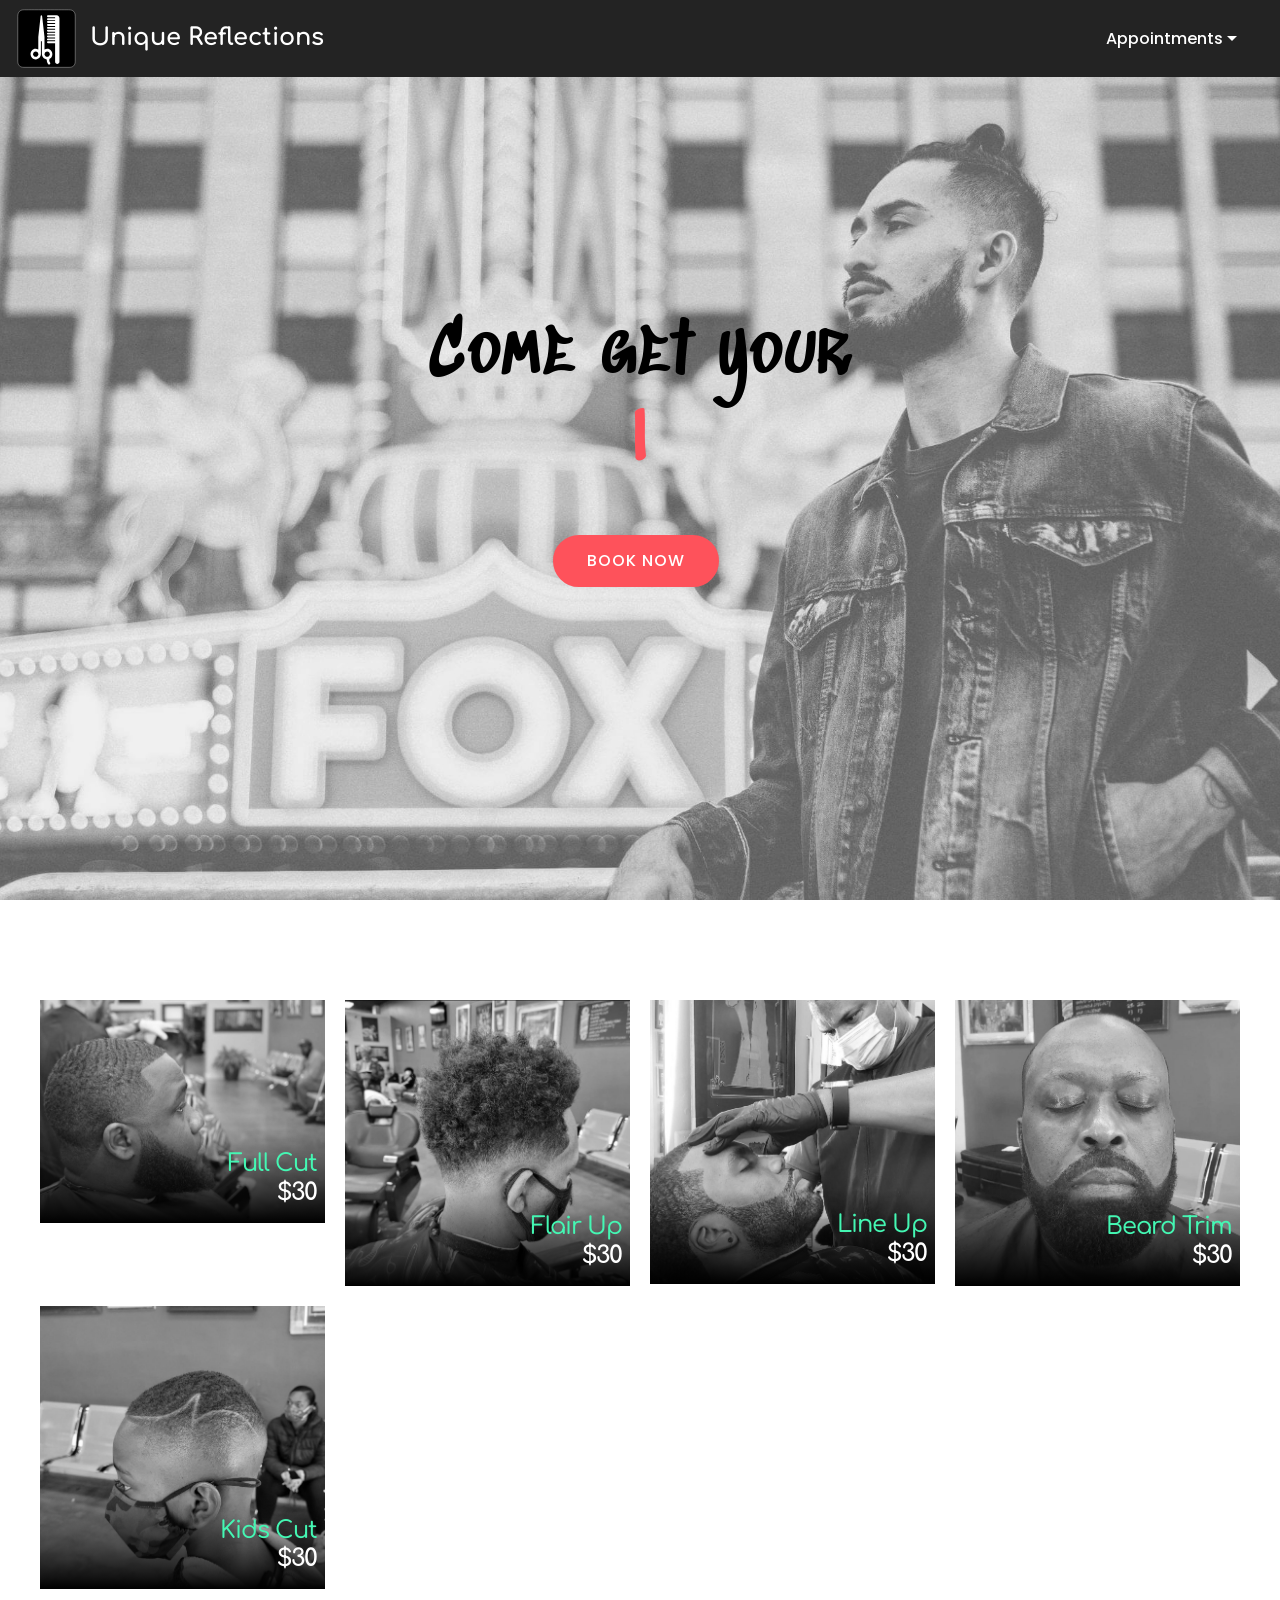
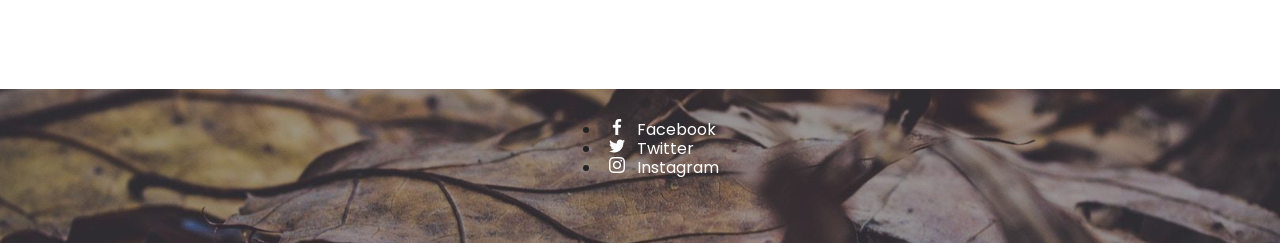
==== commit d6332c92: "version 1.0" ====
--- a/public/index.html
+++ b/public/index.html
@@ -99,7 +99,7 @@
                           <div class="card-description"><strong>Full Cut price: 30$</strong>
                           </div>
                           <div class="mbr-section-btn" buttons="0" style="display: none;">
-                            <a class="btn btn-black display-7" href="https://mobirise.com/">Book with us now!</a>
+                            <a class="btn btn-black display-7" href="#">Book with us now!</a>
                           </div>
                         </div>
                       </div>
@@ -120,7 +120,7 @@
                           <div class="card-description"><strong>Flair Up price: 30$</strong>
                           </div>
                           <div class="mbr-section-btn" buttons="0" style="display: none;">
-                            <a class="btn btn-black display-7" href="https://mobirise.com/">Book with us now!</a>
+                            <a class="btn btn-black display-7" href="#">Book with us now!</a>
                           </div>
                         </div>
                       </div>
@@ -141,7 +141,7 @@
                           <div class="card-description"><strong>Line Up price: 30$</strong>
                           </div>
                           <div class="mbr-section-btn" buttons="0" style="display: none;">
-                            <a class="btn btn-black display-7" href="https://mobirise.com/">Book with us now!</a>
+                            <a class="btn btn-black display-7" href="#">Book with us now!</a>
                           </div>
                         </div>
                       </div>
@@ -162,7 +162,7 @@
                           <div class="card-description"><strong>Beard Trim price: 30$</strong>
                           </div>
                           <div class="mbr-section-btn" buttons="0" style="display: none;">
-                            <a class="btn btn-black display-7" href="https://mobirise.com/">Book with us now!</a>
+                            <a class="btn btn-black display-7" href="#">Book with us now!</a>
                           </div>
                         </div>
                       </div>
@@ -183,7 +183,7 @@
                           <div class="card-description"><strong>Kids Cut price: 30$</strong>
                           </div>
                           <div class="mbr-section-btn" buttons="0" style="display: none;">
-                            <a class="btn btn-black display-7" href="https://mobirise.com/">Book with us now!</a>
+                            <a class="btn btn-black display-7" href="#">Book with us now!</a>
                           </div>
                         </div>
                       </div>
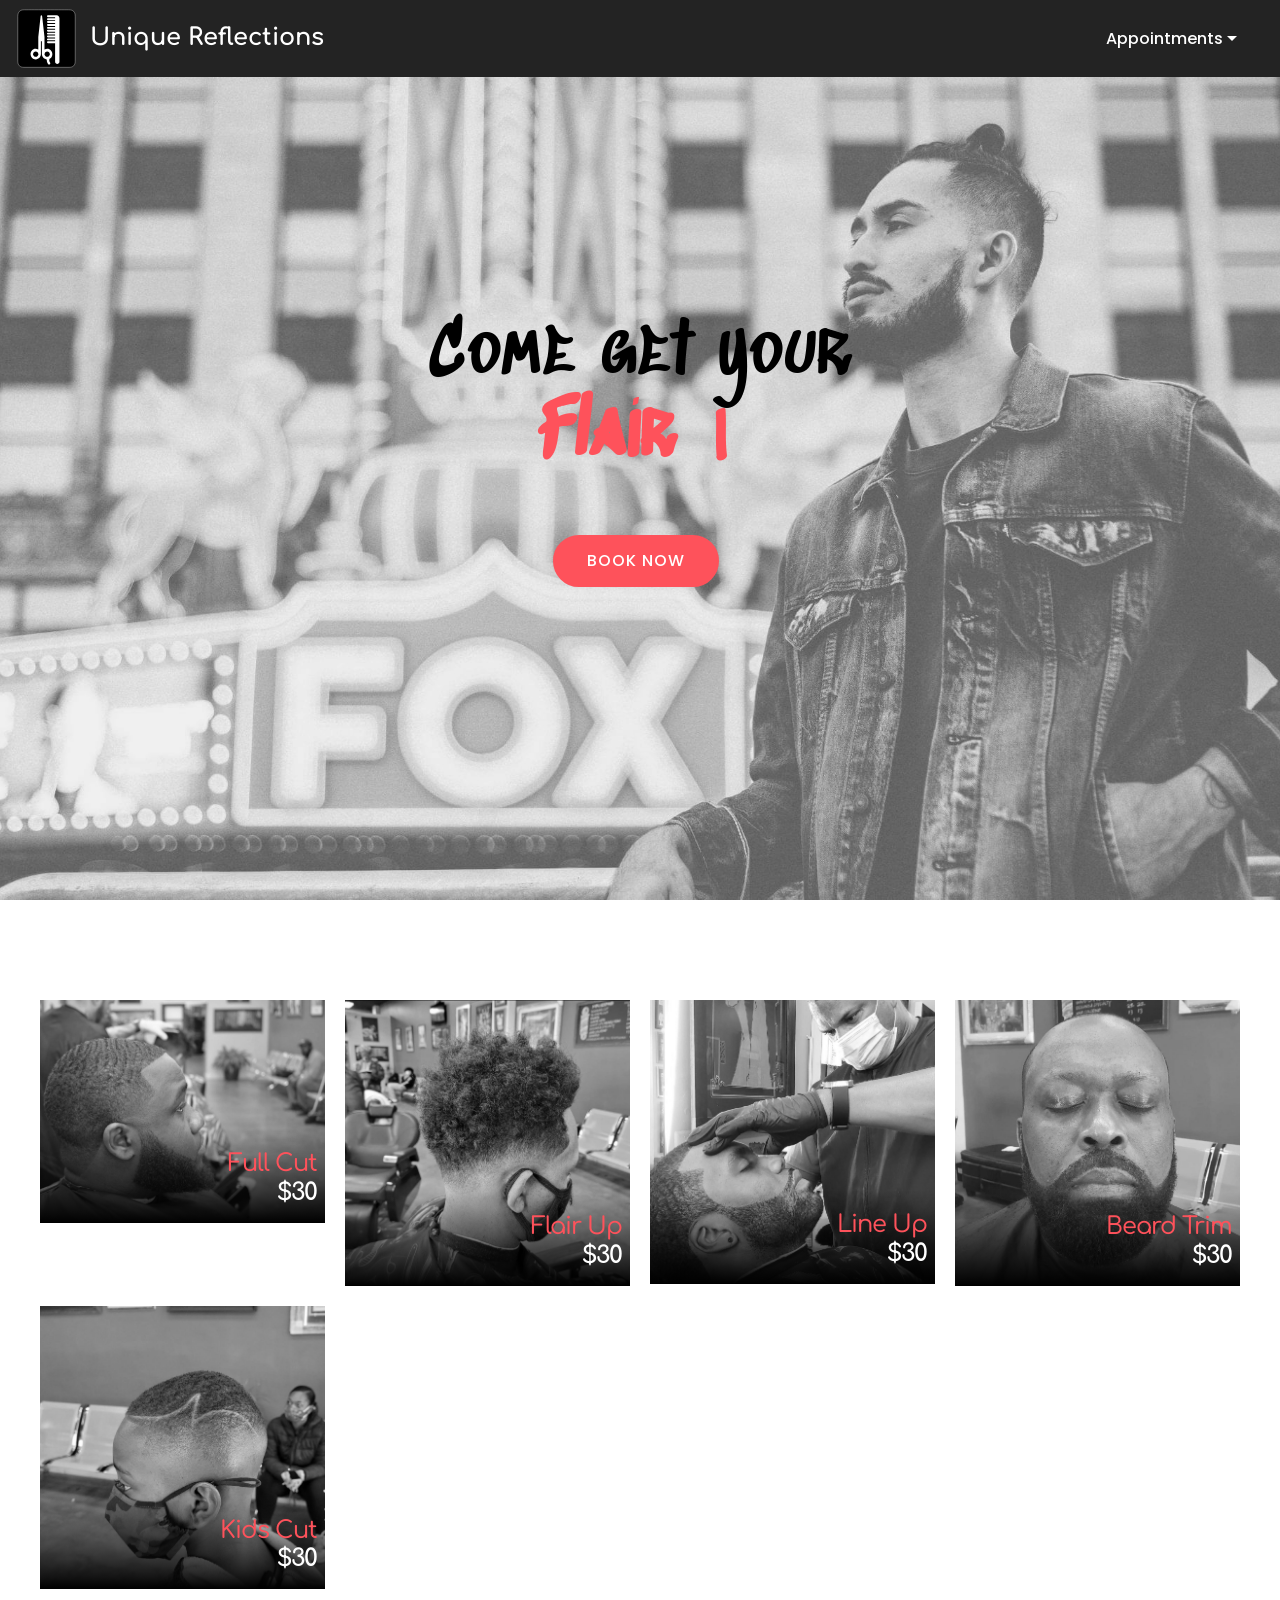
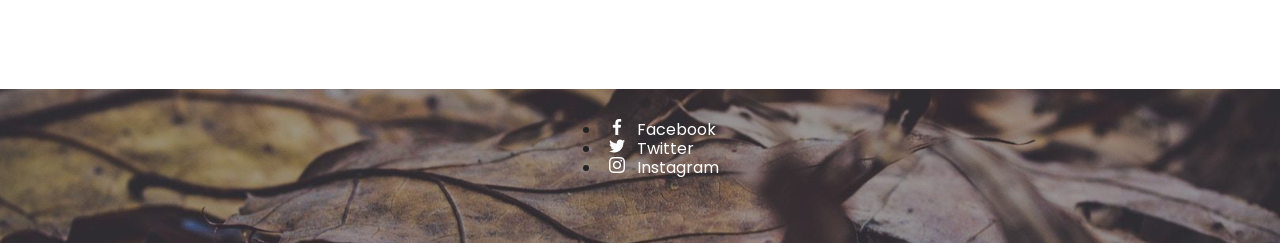
==== commit 35980b67: "version 1.0" ====
--- a/public/index.html
+++ b/public/index.html
@@ -83,7 +83,7 @@
               <div class="mbr-gallery-row">
                 <div>
                   <div class="shop-items">
-                    <div class="mbr-gallery-item" data-tags="Awesome" data-slide-to="0" data-seller="false" data-price="52" data-oldprice="104">
+                    <div class="mbr-gallery-item">
                       <div class="item_overlay" data-toggle="modal"></div>
                       <div class="galleryItem" data-toggle="modal">
                         <div class="style_overlay"></div>
@@ -94,17 +94,15 @@
                           <h4 class="item-title mbr-fonts-style mbr-text display-5">Full Cut</h4>
                           <div class="price-block">
                             <span class="shop-item-price mbr-fonts-style display-5">$30</span>
-                            <span class="oldprice mbr-fonts-style display-7" style="display: none;">$104</span>
-                          </div>
-                          <div class="card-description"><strong>Full Cut price: 30$</strong>
-                          </div>
-                          <div class="mbr-section-btn" buttons="0" style="display: none;">
-                            <a class="btn btn-black display-7" href="#">Book with us now!</a>
-                          </div>
-                        </div>
-                      </div>
-                    </div>
-                    <div class="mbr-gallery-item" data-tags="Awesome" data-slide-to="0" data-seller="false" data-price="52" data-oldprice="104">
+                          </div>
+                          
+                          <div class="mbr-section-btn" buttons="0" style="display: none;">
+                            <a class="btn btn-black display-7" href="#">Book with us now!</a>
+                          </div>
+                        </div>
+                      </div>
+                    </div>
+                    <div class="mbr-gallery-item">
                       <div class="item_overlay" data-toggle="modal"></div>
                       <div class="galleryItem" data-toggle="modal">
                         <div class="style_overlay"></div>
@@ -115,17 +113,15 @@
                           <h4 class="item-title mbr-fonts-style mbr-text display-5">Flair Up</h4>
                           <div class="price-block">
                             <span class="shop-item-price mbr-fonts-style display-5">$30</span>
-                            <span class="oldprice mbr-fonts-style display-7" style="display: none;">$104</span>
-                          </div>
-                          <div class="card-description"><strong>Flair Up price: 30$</strong>
-                          </div>
-                          <div class="mbr-section-btn" buttons="0" style="display: none;">
-                            <a class="btn btn-black display-7" href="#">Book with us now!</a>
-                          </div>
-                        </div>
-                      </div>
-                    </div>
-                    <div class="mbr-gallery-item" data-tags="Awesome" data-slide-to="0" data-seller="false" data-price="52" data-oldprice="104">
+                          </div>
+                          
+                          <div class="mbr-section-btn" buttons="0" style="display: none;">
+                            <a class="btn btn-black display-7" href="#">Book with us now!</a>
+                          </div>
+                        </div>
+                      </div>
+                    </div>
+                    <div class="mbr-gallery-item">
                       <div class="item_overlay" data-toggle="modal"></div>
                       <div class="galleryItem" data-toggle="modal">
                         <div class="style_overlay"></div>
@@ -136,17 +132,15 @@
                           <h4 class="item-title mbr-fonts-style mbr-text display-5">Line Up</h4>
                           <div class="price-block">
                             <span class="shop-item-price mbr-fonts-style display-5">$30</span>
-                            <span class="oldprice mbr-fonts-style display-7" style="display: none;">$104</span>
-                          </div>
-                          <div class="card-description"><strong>Line Up price: 30$</strong>
-                          </div>
-                          <div class="mbr-section-btn" buttons="0" style="display: none;">
-                            <a class="btn btn-black display-7" href="#">Book with us now!</a>
-                          </div>
-                        </div>
-                      </div>
-                    </div>
-                    <div class="mbr-gallery-item" data-tags="Awesome" data-slide-to="0" data-seller="false" data-price="52" data-oldprice="104">
+                          </div>
+                          
+                          <div class="mbr-section-btn" buttons="0" style="display: none;">
+                            <a class="btn btn-black display-7" href="#">Book with us now!</a>
+                          </div>
+                        </div>
+                      </div>
+                    </div>
+                    <div class="mbr-gallery-item">
                       <div class="item_overlay" data-toggle="modal"></div>
                       <div class="galleryItem" data-toggle="modal">
                         <div class="style_overlay"></div>
@@ -157,17 +151,15 @@
                           <h4 class="item-title mbr-fonts-style mbr-text display-5">Beard Trim</h4>
                           <div class="price-block">
                             <span class="shop-item-price mbr-fonts-style display-5">$30</span>
-                            <span class="oldprice mbr-fonts-style display-7" style="display: none;">$104</span>
-                          </div>
-                          <div class="card-description"><strong>Beard Trim price: 30$</strong>
-                          </div>
-                          <div class="mbr-section-btn" buttons="0" style="display: none;">
-                            <a class="btn btn-black display-7" href="#">Book with us now!</a>
-                          </div>
-                        </div>
-                      </div>
-                    </div>
-                    <div class="mbr-gallery-item" data-tags="Awesome" data-slide-to="0" data-seller="false" data-price="52" data-oldprice="104">
+                          </div>
+                          
+                          <div class="mbr-section-btn" buttons="0" style="display: none;">
+                            <a class="btn btn-black display-7" href="#">Book with us now!</a>
+                          </div>
+                        </div>
+                      </div>
+                    </div>
+                    <div class="mbr-gallery-item">
                       <div class="item_overlay" data-toggle="modal"></div>
                       <div class="galleryItem" data-toggle="modal">
                         <div class="style_overlay"></div>
@@ -178,10 +170,8 @@
                           <h4 class="item-title mbr-fonts-style mbr-text display-5">Kids Cut</h4>
                           <div class="price-block">
                             <span class="shop-item-price mbr-fonts-style display-5">$30</span>
-                            <span class="oldprice mbr-fonts-style display-7" style="display: none;">$104</span>
-                          </div>
-                          <div class="card-description"><strong>Kids Cut price: 30$</strong>
-                          </div>
+                          </div>
+                          
                           <div class="mbr-section-btn" buttons="0" style="display: none;">
                             <a class="btn btn-black display-7" href="#">Book with us now!</a>
                           </div>
--- a/public/assets/theme/css/style.css
+++ b/public/assets/theme/css/style.css
@@ -423,4 +423,8 @@
 
 #changing_header {
   font-family: 'Sedgwick Ave Display', cursive;
+}
+
+.item-title{
+  color:#fe525b
 }
--- a/public/assets/mobirise/css/mbr-additional.css
+++ b/public/assets/mobirise/css/mbr-additional.css
@@ -24477,7 +24477,7 @@
   text-decoration: line-through;
 }
 .cid-qz2Y6J2MmE .item-title {
-  color: #44f7b3;
+  color: #fe525b;
 }
 .cid-qz2Y6J2MmE .mbr-gallery-item .img_wraper img {
   -webkit-filter: grayscale(100%);
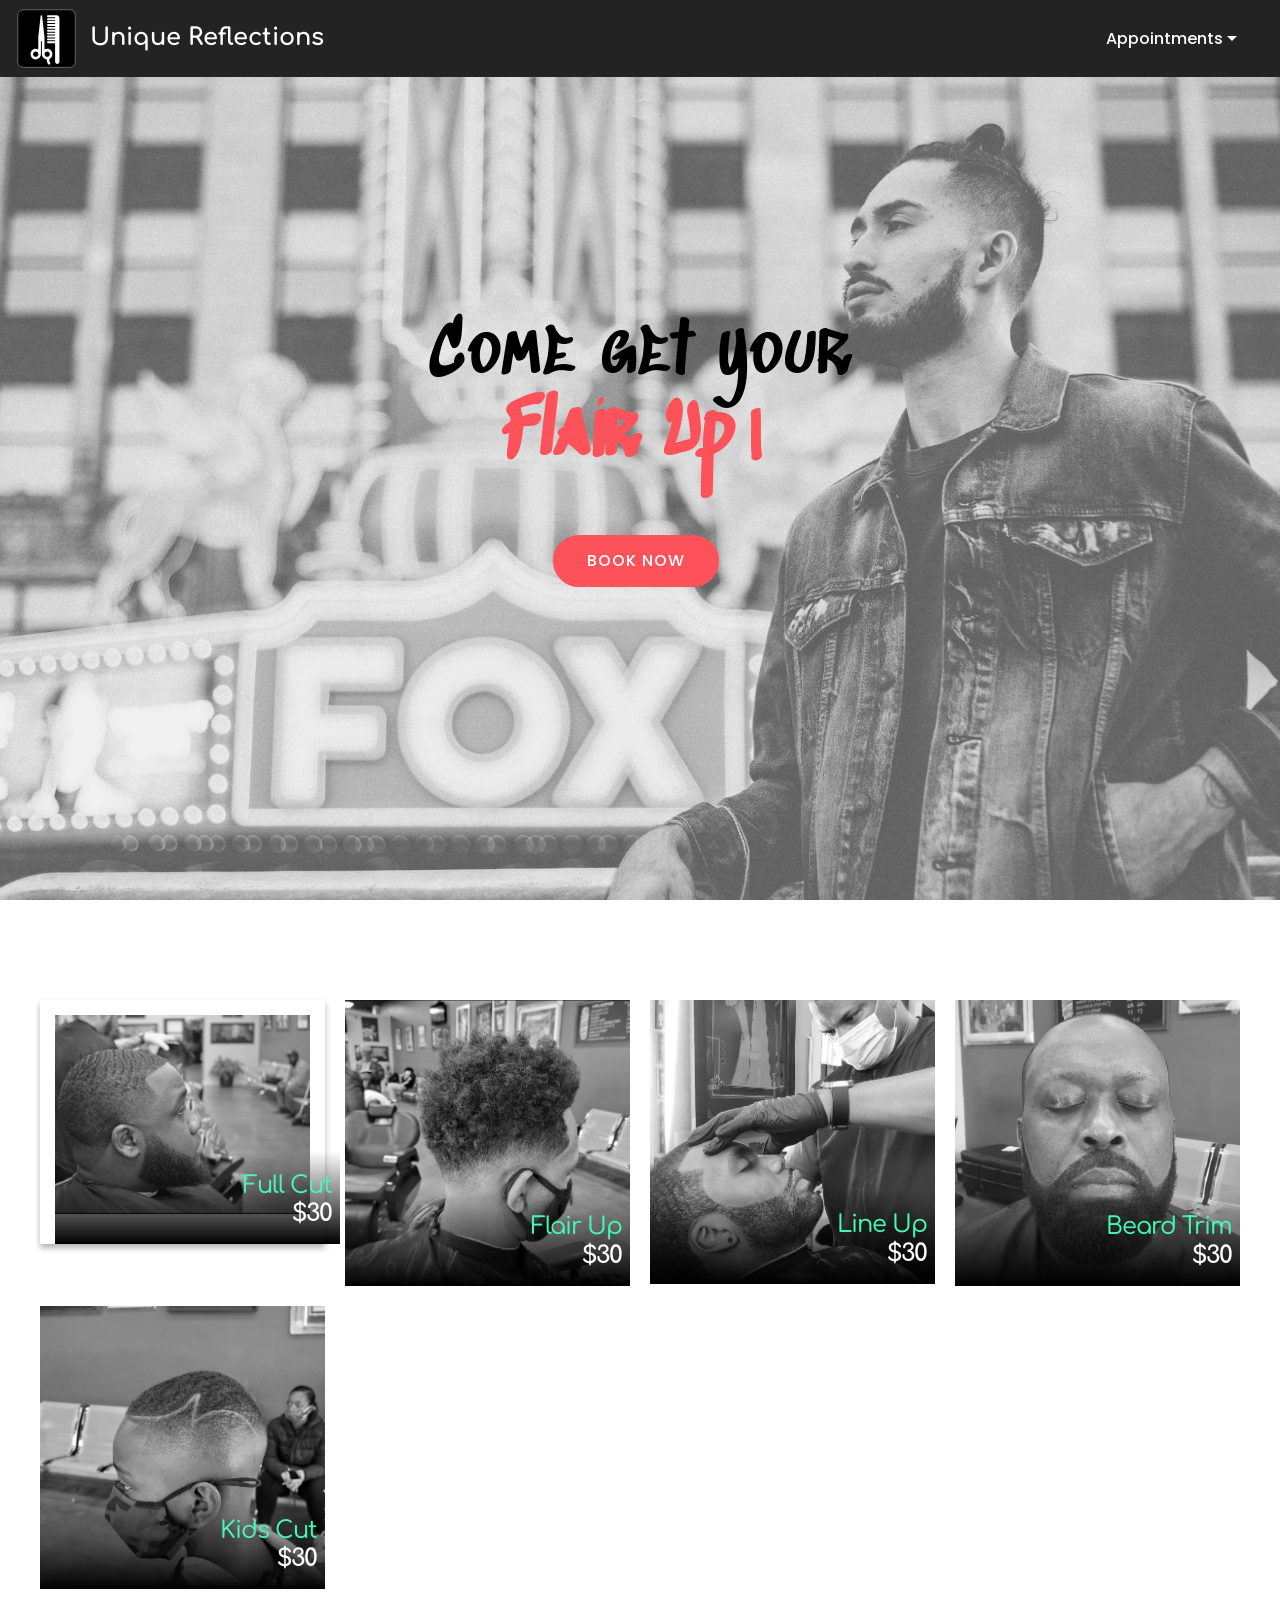
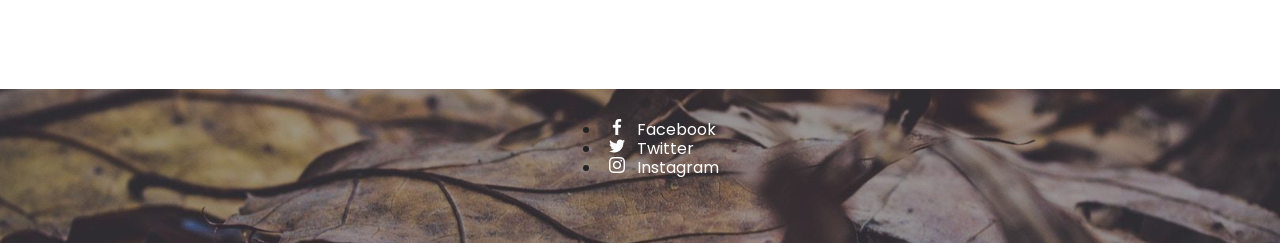
==== commit 80548776: "version 1.1" ====
--- a/public/index.html
+++ b/public/index.html
@@ -84,6 +84,7 @@
                 <div>
                   <div class="shop-items">
                     <div class="mbr-gallery-item">
+                  <div class="polaroid">
                       <div class="item_overlay" data-toggle="modal"></div>
                       <div class="galleryItem" data-toggle="modal">
                         <div class="style_overlay"></div>
@@ -101,6 +102,7 @@
                           </div>
                         </div>
                       </div>
+                    </div>
                     </div>
                     <div class="mbr-gallery-item">
                       <div class="item_overlay" data-toggle="modal"></div>
--- a/public/assets/theme/css/style.css
+++ b/public/assets/theme/css/style.css
@@ -425,6 +425,19 @@
   font-family: 'Sedgwick Ave Display', cursive;
 }
 
-.item-title{
-  color:#fe525b
-}+.polaroid {
+  background: #ffffff;
+  display: inline-block;
+  /* margin: 55px 75px 30px; */
+  padding: 15px 15px 30px;
+  text-align: center;
+  text-decoration: none;
+  -webkit-box-shadow: 0 4px 6px rgba(0, 0, 0, .3);
+  -moz-box-shadow: 0 4px 6px rgba(0, 0, 0, .3);
+  box-shadow: 0 4px 6px rgba(0, 0, 0, .3);
+  -webkit-transition: all .20s linear;
+  -moz-transition: all .20s linear;
+  transition: all .20s linear;
+  z-index: 0;
+  position: relative;
+}
--- a/public/assets/mobirise/css/mbr-additional.css
+++ b/public/assets/mobirise/css/mbr-additional.css
@@ -24477,7 +24477,7 @@
   text-decoration: line-through;
 }
 .cid-qz2Y6J2MmE .item-title {
-  color: #fe525b;
+  color: #44f7b3;
 }
 .cid-qz2Y6J2MmE .mbr-gallery-item .img_wraper img {
   -webkit-filter: grayscale(100%);
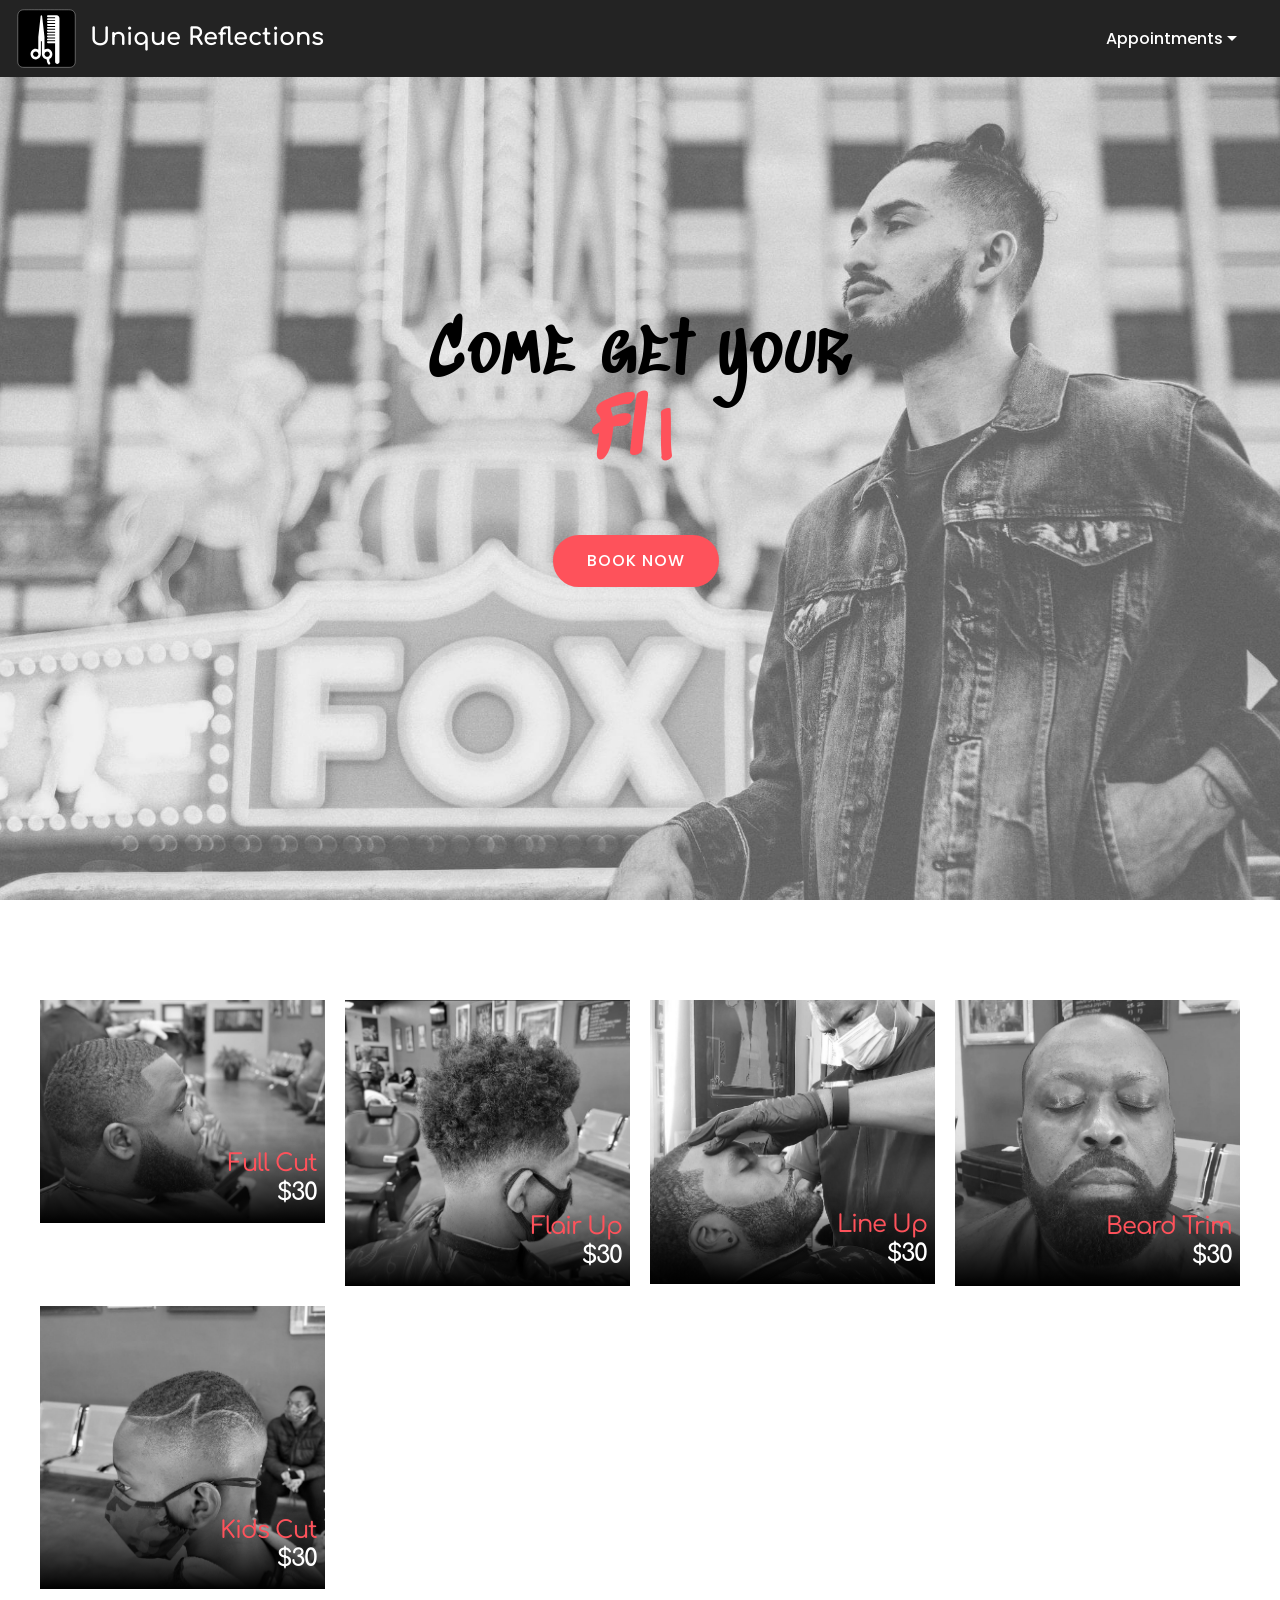
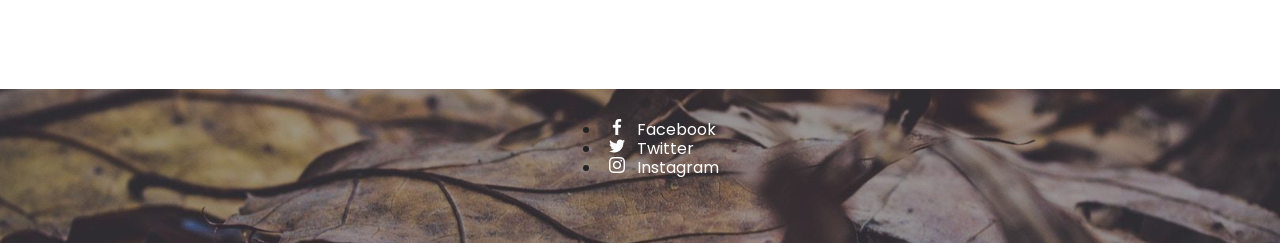
==== commit 1024e84e: "version 1.1" ====
--- a/public/index.html
+++ b/public/index.html
@@ -84,7 +84,6 @@
                 <div>
                   <div class="shop-items">
                     <div class="mbr-gallery-item">
-                  <div class="polaroid">
                       <div class="item_overlay" data-toggle="modal"></div>
                       <div class="galleryItem" data-toggle="modal">
                         <div class="style_overlay"></div>
@@ -102,7 +101,6 @@
                           </div>
                         </div>
                       </div>
-                    </div>
                     </div>
                     <div class="mbr-gallery-item">
                       <div class="item_overlay" data-toggle="modal"></div>
--- a/public/assets/theme/css/style.css
+++ b/public/assets/theme/css/style.css
@@ -428,7 +428,7 @@
 .polaroid {
   background: #ffffff;
   display: inline-block;
-  /* margin: 55px 75px 30px; */
+  margin: 55px 75px 30px;
   padding: 15px 15px 30px;
   text-align: center;
   text-decoration: none;
@@ -441,3 +441,4 @@
   z-index: 0;
   position: relative;
 }
+
--- a/public/assets/mobirise/css/mbr-additional.css
+++ b/public/assets/mobirise/css/mbr-additional.css
@@ -24477,7 +24477,7 @@
   text-decoration: line-through;
 }
 .cid-qz2Y6J2MmE .item-title {
-  color: #44f7b3;
+  color: #fe525b;
 }
 .cid-qz2Y6J2MmE .mbr-gallery-item .img_wraper img {
   -webkit-filter: grayscale(100%);
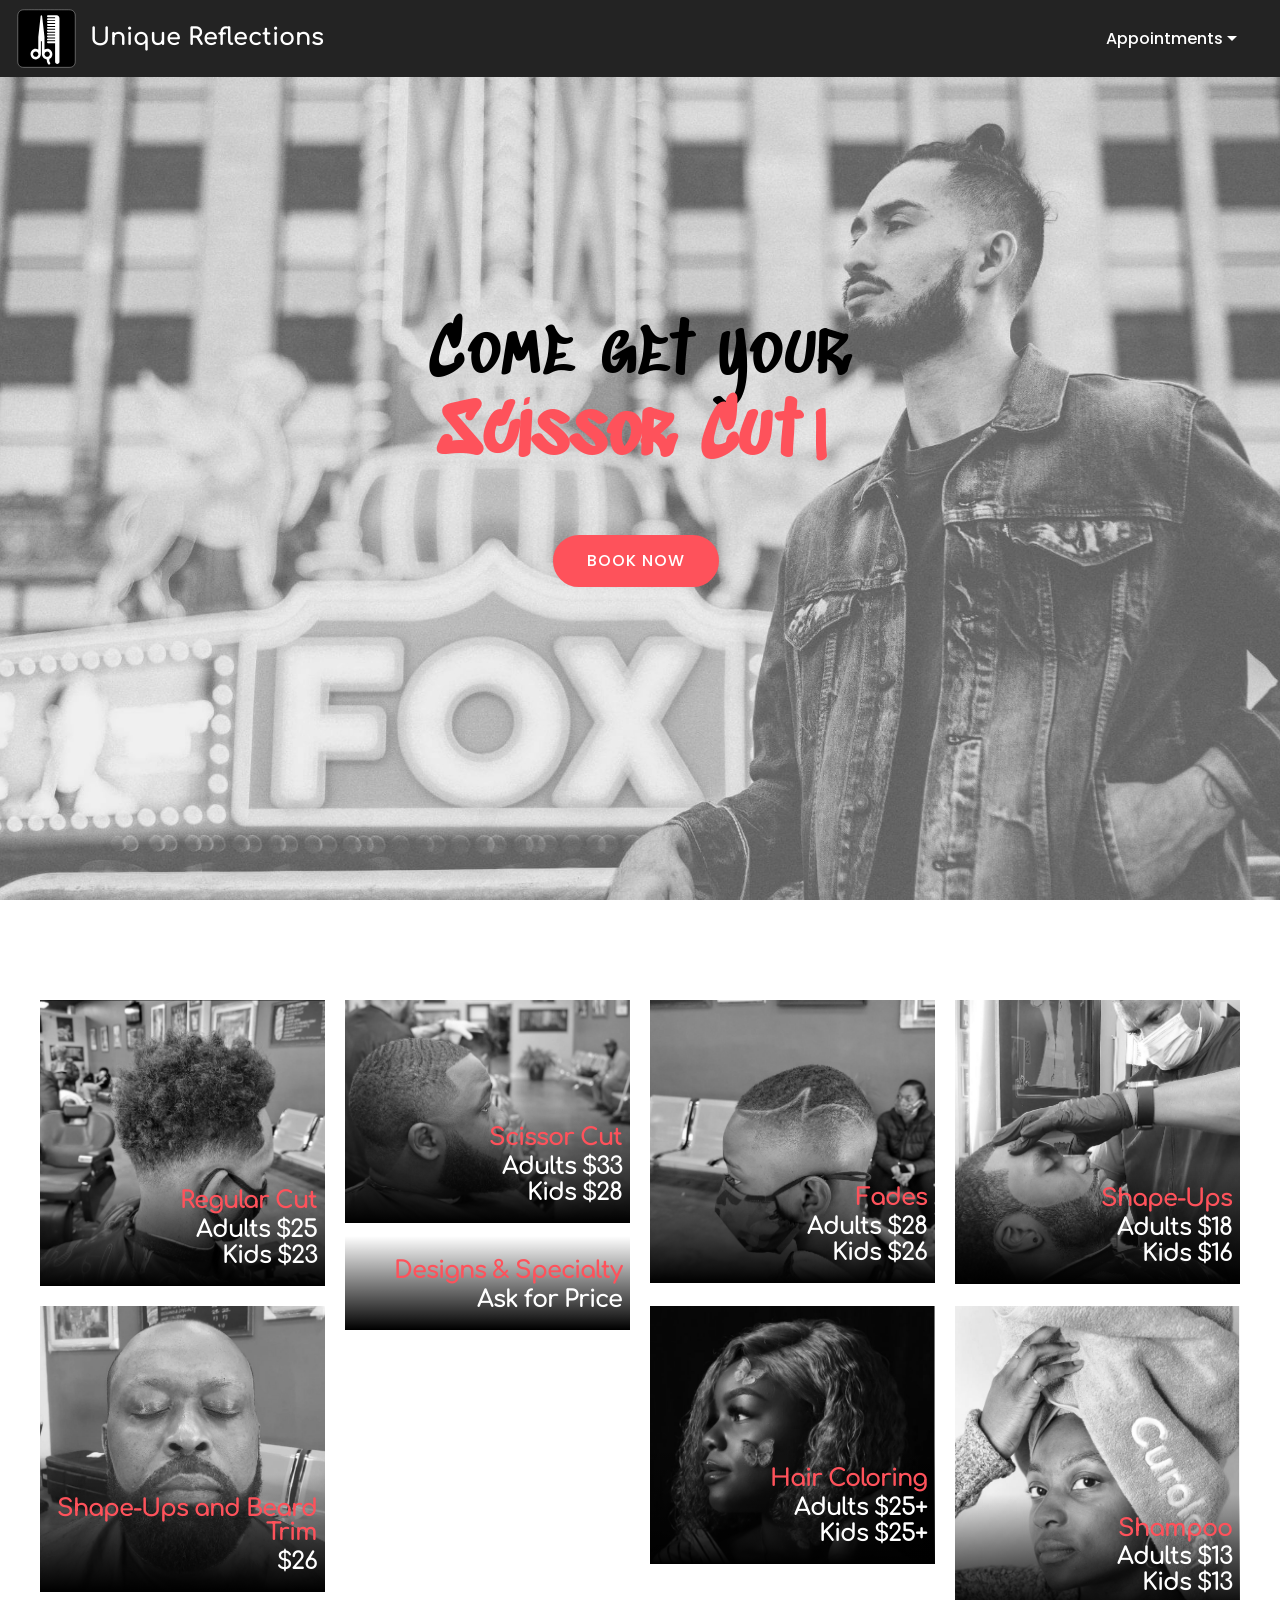
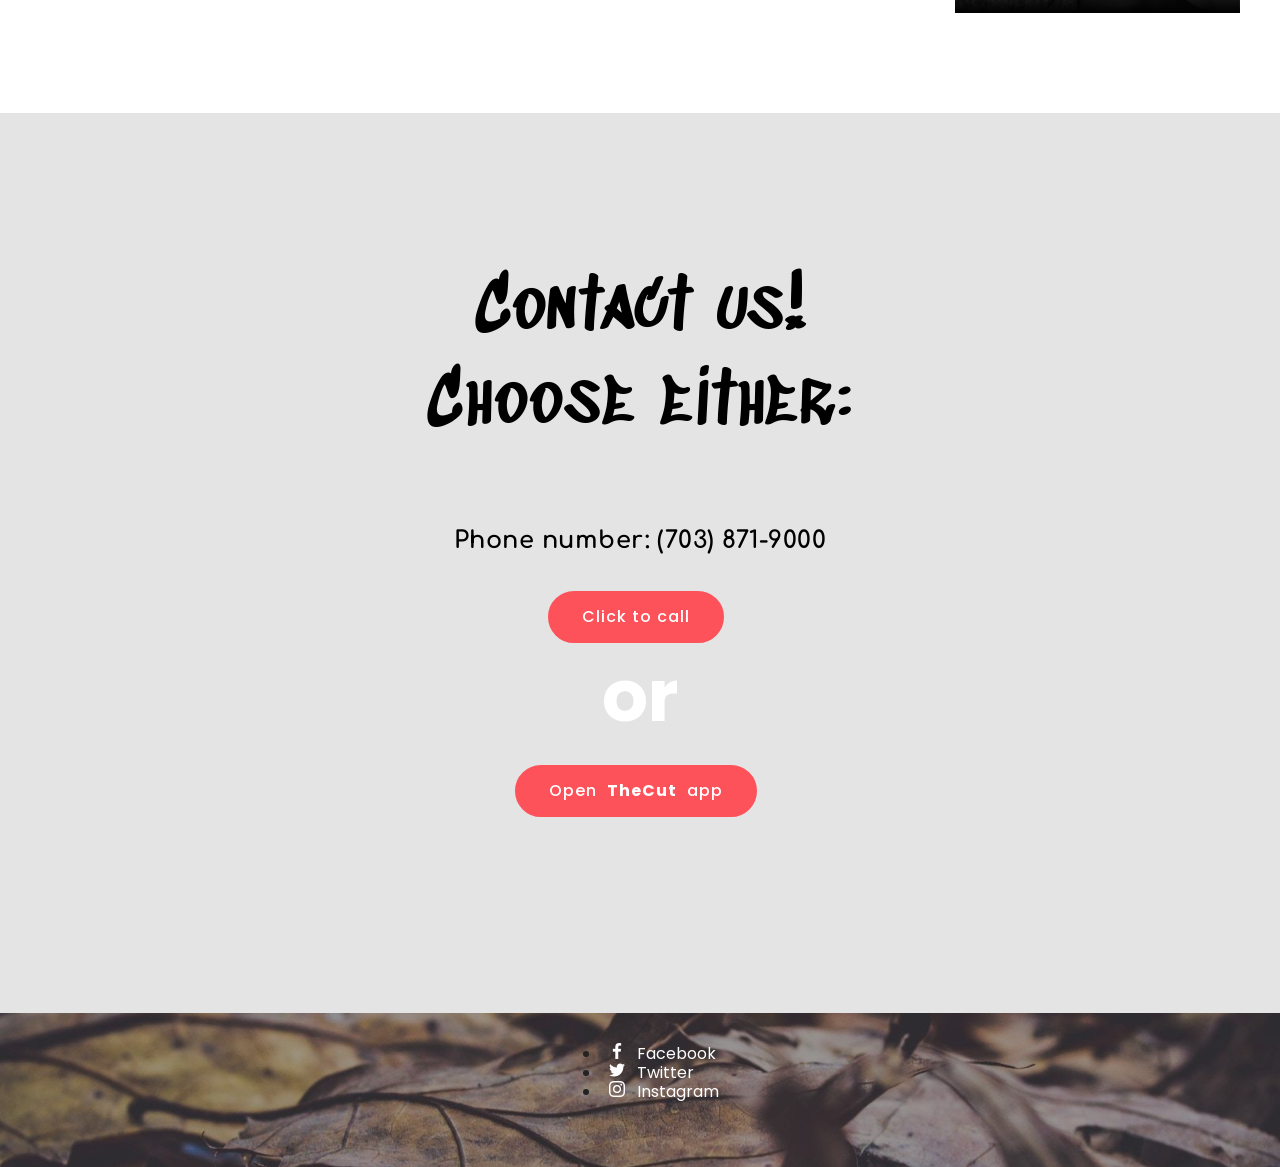
==== commit 7d8efce6: "version 1.2" ====
--- a/public/index.html
+++ b/public/index.html
@@ -1,236 +1,309 @@
 <!DOCTYPE html>
 <html>
-  <head>
-    <meta charset="UTF-8">
-    <meta http-equiv="X-UA-Compatible" content="IE=edge">
-    <meta name="viewport" content="width=device-width, initial-scale=1">
-    <link rel="shortcut icon" href="assets/images/TLIcon.svg" type="image/x-icon">
-    <title>Unique Reflections</title>
-    <link rel="stylesheet" href="assets/web/assets/mobirise-icons-bold/mobirise-icons-bold.css">
-    <link rel="stylesheet" href="https://fonts.googleapis.com/css?family=Poppins:300,400,500,600,700">
-    <link rel="preconnect" href="https://fonts.googleapis.com">
-    <link rel="preconnect" href="https://fonts.gstatic.com" crossorigin>
-    <link href="https://fonts.googleapis.com/css2?family=Sedgwick+Ave+Display&display=swap" rel="stylesheet">
-    <link rel="stylesheet" href="assets/web/assets/mobirise-icons/mobirise-icons.css">
-    <link rel="stylesheet" href="assets/bootstrap/css/bootstrap.min.css">
-    <link rel="stylesheet" href="assets/bootstrap/css/bootstrap-grid.min.css">
-    <link rel="stylesheet" href="assets/bootstrap/css/bootstrap-reboot.min.css">
-    <link rel="stylesheet" href="assets/socicon/css/styles.css">
-    <link rel="stylesheet" href="assets/dropdown/css/style.css">
-    <link rel="stylesheet" href="assets/theme/css/style.css">
-    <link rel="stylesheet" href="assets/mobirise-gallery/style.css">
-    <link rel="stylesheet" href="assets/mobirise/css/mbr-additional.css" type="text/css">
-  </head>
-  <body>
-    <section class="menu cid-qyXbTBAY8L" once="menu" id="menu3-8p" data-rv-view="3302">
-      <nav class="navbar navbar-dropdown navbar-fixed-top navbar-expand-lg">
-        <div class="navbar-brand">
-          <span class="navbar-logo">
-            <a href="index.html">
-              <img src="assets/images/TLIcon.svg" alt="Online Shopping HTML Template" title="" media-simple="true" style="height: 3.8rem;">
-            </a>
-          </span>
-          <span class="navbar-caption-wrap">
-            <a class="navbar-caption text-white display-5" href="index.html"> Unique Reflections </a>
-          </span>
-        </div>
-        <button class="navbar-toggler" type="button" data-toggle="collapse" data-target="#navbarSupportedContent" aria-controls="navbarNavAltMarkup" aria-expanded="false" aria-label="Toggle navigation">
-          <div class="hamburger">
-            <span></span>
-            <span></span>
-            <span></span>
-            <span></span>
-          </div>
-        </button>
-        <div class="collapse navbar-collapse" id="navbarSupportedContent">
-          <ul class="navbar-nav nav-dropdown" data-app-modern-menu="true">
-            <li class="nav-item dropdown open">
-              <a class="nav-link link text-white dropdown-toggle display-4" data-toggle="dropdown-submenu" aria-expanded="true"> Appointments</a>
-              <div class="dropdown-menu">
-                <a class="text-white dropdown-item display-4" href="#">Find us on TheCut app</a>
-                <a class="text-white dropdown-item display-4" href="#">Click to call and book now</a>
-              </div>
-            </li>
-          </ul>
-          
-      </nav>
-    </section>
-    <section class="header10 cid-qz2XMZSPXo mbr-fullscreen mbr-parallax-background" id="header10-8q" data-rv-view="3271">
-      <div class="mbr-overlay" style="opacity: 0.3; background-color: rgb(204, 204, 204);"></div>
-      <div class="container-fluid">
-        <div class="row justify-content-center">
-          <div class="mbr-white col-md-12 col-lg-10">
-            <div class="typed-text pb-3 align-center display-1" id="changing_header" style="z-index: 289;">
-              <span class="mbr-section-subtitle"> Come get your </span>
-              <br id="small_br">
-              <span>
-                <span class="animated-element mbr-bold" data-word2="Full Cut" data-word1="Flair Up" data-word3="Line Up" data-word4="Beard Trim" data-word5="Fade" data-speed="106" data-words="5"></span>
-              </span>
-            </div>
-            <br>
-            <div class="pt-3 mbr-section-btn align-center">
-              <a class="btn-secondary btn btn-md display-4 mbr-white" href="#">BOOK NOW</a>
-            </div>
-          </div>
-        </div>
-      </div>
-    </section>
-    <section class="mbr-gallery cid-qz2Y6J2MmE" once="shops" id="shop2-8r" data-rv-view="3277">
-      <div>
-        <div class="mbr-shop">
-          <div class="row col-md-12">
-            <div class="wrapper-shop-items col-md-12">
-              <div class="mbr-gallery-row">
-                <div>
-                  <div class="shop-items">
-                    <div class="mbr-gallery-item">
-                      <div class="item_overlay" data-toggle="modal"></div>
-                      <div class="galleryItem" data-toggle="modal">
-                        <div class="style_overlay"></div>
-                        <div class="img_wraper">
-                          <img alt="" src="assets/images/full cut.jpg">
+   <head>
+      <meta charset="UTF-8">
+      <meta http-equiv="X-UA-Compatible" content="IE=edge">
+      <meta name="viewport" content="width=device-width, initial-scale=1">
+      <link rel="shortcut icon" href="assets/images/TLIcon.svg" type="image/x-icon">
+      <title>Unique Reflections</title>
+      <link rel="stylesheet" href="assets/web/assets/mobirise-icons-bold/mobirise-icons-bold.css">
+      <link rel="stylesheet" href="https://fonts.googleapis.com/css?family=Poppins:300,400,500,600,700">
+      <link rel="preconnect" href="https://fonts.googleapis.com">
+      <link rel="preconnect" href="https://fonts.gstatic.com" crossorigin>
+      <link href="https://fonts.googleapis.com/css2?family=Sedgwick+Ave+Display&display=swap" rel="stylesheet">
+      <link rel="stylesheet" href="assets/web/assets/mobirise-icons/mobirise-icons.css">
+      <link rel="stylesheet" href="assets/bootstrap/css/bootstrap.min.css">
+      <link rel="stylesheet" href="assets/bootstrap/css/bootstrap-grid.min.css">
+      <link rel="stylesheet" href="assets/bootstrap/css/bootstrap-reboot.min.css">
+      <link rel="stylesheet" href="assets/socicon/css/styles.css">
+      <link rel="stylesheet" href="assets/dropdown/css/style.css">
+      <link rel="stylesheet" href="assets/theme/css/style.css">
+      <link rel="stylesheet" href="assets/mobirise-gallery/style.css">
+      <link rel="stylesheet" href="assets/mobirise/css/mbr-additional.css" type="text/css">
+   </head>
+   <body>
+      <section class="menu cid-qyXbTBAY8L" once="menu" id="menu3-8p" data-rv-view="3302">
+         <nav class="navbar navbar-dropdown navbar-fixed-top navbar-expand-lg">
+            <div class="navbar-brand">
+               <span class="navbar-logo">
+               <a href="index.html">
+               <img src="assets/images/TLIcon.svg" alt="Online Shopping HTML Template" title="" media-simple="true" style="height: 3.8rem;">
+               </a>
+               </span>
+               <span class="navbar-caption-wrap">
+               <a class="navbar-caption text-white display-5" href="index.html"> Unique Reflections </a>
+               </span>
+            </div>
+            <button class="navbar-toggler" type="button" data-toggle="collapse" data-target="#navbarSupportedContent" aria-controls="navbarNavAltMarkup" aria-expanded="false" aria-label="Toggle navigation">
+               <div class="hamburger">
+                  <span></span>
+                  <span></span>
+                  <span></span>
+                  <span></span>
+               </div>
+            </button>
+            <div class="collapse navbar-collapse" id="navbarSupportedContent">
+            <ul class="navbar-nav nav-dropdown" data-app-modern-menu="true">
+               <li class="nav-item dropdown open">
+                  <a class="nav-link link text-white dropdown-toggle display-4" data-toggle="dropdown-submenu" aria-expanded="true"> Appointments</a>
+                  <div class="dropdown-menu">
+                     <a class="text-white dropdown-item display-4" href="https://join.thecut.co/oJrGsoGr4fb">Find us on TheCut app</a>
+                     <a class="text-white dropdown-item display-4" href="tel:+7038719000">Click to call and book now</a>
+                  </div>
+               </li>
+            </ul>
+         </nav>
+      </section>
+      <section class="header10 cid-qz2XMZSPXo mbr-fullscreen mbr-parallax-background" id="header10-8q" data-rv-view="3271">
+         <div class="mbr-overlay" style="opacity: 0.3; background-color: rgb(204, 204, 204);"></div>
+         <div class="container-fluid">
+            <div class="row justify-content-center">
+               <div class="mbr-white col-md-12 col-lg-10">
+                  <div class="typed-text pb-3 align-center display-1" id="changing_header" style="z-index: 289;">
+                     <span class="mbr-section-subtitle"> Come get your </span>
+                     <br id="small_br">
+                     <span>
+                     <span class="animated-element mbr-bold" data-word2="Regular Cut" data-word1="Scissor Cut" data-word3="Fades" data-word4="Shape-ups" data-word5="Beard Trim" data-word6="Custom" data-word7="Hair Coloring" data-speed="106" data-words="7"></span>
+                     </span>
+                  </div>
+                  <br>
+                  <div class="pt-3 mbr-section-btn align-center">
+                     <a class="btn-secondary btn btn-md display-4 mbr-white" href="#contact_area">BOOK NOW</a>
+                  </div>
+               </div>
+            </div>
+         </div>
+      </section>
+      <section class="mbr-gallery cid-qz2Y6J2MmE" once="shops" id="shop2-8r" data-rv-view="3277">
+         <div>
+            <div class="mbr-shop">
+               <div class="row col-md-12">
+                  <div class="wrapper-shop-items col-md-12">
+                     <div class="mbr-gallery-row">
+                        <div>
+                           <div class="shop-items">
+                              <div class="mbr-gallery-item">
+                                 <div class="item_overlay" data-toggle="modal"></div>
+                                 <div class="galleryItem" data-toggle="modal">
+                                    <div class="style_overlay"></div>
+                                    <div class="img_wraper">
+                                       <img alt="" src="assets/images/flair.jpg">
+                                    </div>
+                                    <div class="sidebar_wraper">
+                                       <h4 class="item-title mbr-fonts-style mbr-text display-5 mbr-bold">Regular Cut</h4>
+                                       <div class="price-block">
+                                          <span class="shop-item-price mbr-fonts-style display-5">Adults $25 <br>Kids $23</span>
+                                       </div>
+                                       <div class="mbr-section-btn" buttons="0" style="display: none;">
+                                          <a class="btn btn-black display-7 special_close_class" href="#contact_area">Book with us now!</a>
+                                       </div>
+                                    </div>
+                                 </div>
+                              </div>
+                              <div class="mbr-gallery-item">
+                                 <div class="item_overlay" data-toggle="modal"></div>
+                                 <div class="galleryItem" data-toggle="modal">
+                                    <div class="style_overlay"></div>
+                                    <div class="img_wraper">
+                                       <img alt="" src="assets/images/full cut.jpg">
+                                    </div>
+                                    <div class="sidebar_wraper">
+                                       <h4 class="item-title mbr-fonts-style mbr-text display-5 mbr-bold">Scissor Cut</h4>
+                                       <div class="price-block">
+                                          <span class="shop-item-price mbr-fonts-style display-5">Adults $33 <br>Kids $28</span>
+                                       </div>
+                                       <div class="mbr-section-btn" buttons="0" style="display: none;">
+                                          <a class="btn btn-black display-7 special_close_class" href="#contact_area">Book with us now!</a>
+                                       </div>
+                                    </div>
+                                 </div>
+                              </div>
+                              <div class="mbr-gallery-item">
+                                 <div class="item_overlay" data-toggle="modal"></div>
+                                 <div class="galleryItem" data-toggle="modal">
+                                    <div class="style_overlay"></div>
+                                    <div class="img_wraper">
+                                       <img alt="" src="assets/images/kids cut.jpg">
+                                    </div>
+                                    <div class="sidebar_wraper">
+                                       <h4 class="item-title mbr-fonts-style mbr-text display-5 mbr-bold">Fades</h4>
+                                       <div class="price-block">
+                                          <span class="shop-item-price mbr-fonts-style display-5">Adults $28 <br>Kids $26</span>
+                                       </div>
+                                       <div class="mbr-section-btn" buttons="0" style="display: none;">
+                                          <a class="btn btn-black display-7 special_close_class" href="#contact_area">Book with us now!</a>
+                                       </div>
+                                    </div>
+                                 </div>
+                              </div>
+                              <div class="mbr-gallery-item">
+                                 <div class="item_overlay" data-toggle="modal"></div>
+                                 <div class="galleryItem" data-toggle="modal">
+                                    <div class="style_overlay"></div>
+                                    <div class="img_wraper">
+                                       <img alt="" src="assets/images/lineup.jpg">
+                                    </div>
+                                    <div class="sidebar_wraper">
+                                       <h4 class="item-title mbr-fonts-style mbr-text display-5 mbr-bold">Shape-Ups</h4>
+                                       <div class="price-block">
+                                          <span class="shop-item-price mbr-fonts-style display-5">Adults $18 <br>Kids $16</span>
+                                       </div>
+                                       <div class="mbr-section-btn" buttons="0" style="display: none;">
+                                          <a class="btn btn-black display-7 special_close_class" href="#contact_area">Book with us now!</a>
+                                       </div>
+                                    </div>
+                                 </div>
+                              </div>
+                              <div class="mbr-gallery-item">
+                                 <div class="item_overlay" data-toggle="modal"></div>
+                                 <div class="galleryItem" data-toggle="modal">
+                                    <div class="style_overlay"></div>
+                                    <div class="img_wraper">
+                                       <img alt="" src="assets/images/beardtrim.jpg">
+                                    </div>
+                                    <div class="sidebar_wraper">
+                                       <h4 class="item-title mbr-fonts-style mbr-text display-5 mbr-bold">Shape-Ups and Beard Trim</h4>
+                                       <div class="price-block">
+                                          <span class="shop-item-price mbr-fonts-style display-5">$26</span>
+                                       </div>
+                                       <div class="mbr-section-btn" buttons="0" style="display: none;">
+                                          <a class="btn btn-black display-7 special_close_class" href="#contact_area">Book with us now!</a>
+                                       </div>
+                                    </div>
+                                 </div>
+                              </div>
+                              <div class="mbr-gallery-item">
+                                 <div class="item_overlay" data-toggle="modal"></div>
+                                 <div class="galleryItem" data-toggle="modal">
+                                    <div class="style_overlay"></div>
+                                    <div class="img_wraper">
+                                       <img alt="" src="assets/images/custom_hair.jpg">
+                                    </div>
+                                    <div class="sidebar_wraper">
+                                       <h4 class="item-title mbr-fonts-style mbr-text display-5 mbr-bold">Designs & Specialty</h4>
+                                       <div class="price-block">
+                                          <span class="shop-item-price mbr-fonts-style display-5">Ask for Price</span>
+                                       </div>
+                                       <div class="mbr-section-btn" buttons="0" style="display: none;">
+                                          <a class="btn btn-black display-7 special_close_class" href="#contact_area">Book with us now!</a>
+                                       </div>
+                                    </div>
+                                 </div>
+                              </div>
+                              <div class="mbr-gallery-item">
+                                 <div class="item_overlay" data-toggle="modal"></div>
+                                 <div class="galleryItem" data-toggle="modal">
+                                    <div class="style_overlay"></div>
+                                    <div class="img_wraper">
+                                       <img alt="" src="assets/images/hair_coloring.JPG">
+                                    </div>
+                                    <div class="sidebar_wraper">
+                                       <h4 class="item-title mbr-fonts-style mbr-text display-5 mbr-bold">Hair Coloring</h4>
+                                       <div class="price-block">
+                                          <span class="shop-item-price mbr-fonts-style display-5">Adults $25<strong>+</strong><br>Kids $25<strong>+</strong></span>
+                                       </div>
+                                       <div class="mbr-section-btn" buttons="0" style="display: none;">
+                                          <a class="btn btn-black display-7 special_close_class" href="#contact_area">Book with us now!</a>
+                                       </div>
+                                    </div>
+                                 </div>
+                              </div>
+                              <div class="mbr-gallery-item">
+                                 <div class="item_overlay" data-toggle="modal"></div>
+                                 <div class="galleryItem" data-toggle="modal">
+                                    <div class="style_overlay"></div>
+                                    <div class="img_wraper">
+                                       <img alt="" src="assets/images/shampoo.JPG">
+                                    </div>
+                                    <div class="sidebar_wraper">
+                                       <h4 class="item-title mbr-fonts-style mbr-text display-5 mbr-bold">Shampoo</h4>
+                                       <div class="price-block">
+                                          <span class="shop-item-price mbr-fonts-style display-5">Adults $13<br>Kids $13</span>
+                                       </div>
+                                       <div class="mbr-section-btn special_close_class" buttons="0" style="display: none;">
+                                          <a class="btn btn-black display-7" href="#contact_area">Book with us now!</a>
+                                       </div>
+                                    </div>
+                                 </div>
+                              </div>
+                           </div>
                         </div>
-                        <div class="sidebar_wraper">
-                          <h4 class="item-title mbr-fonts-style mbr-text display-5">Full Cut</h4>
-                          <div class="price-block">
-                            <span class="shop-item-price mbr-fonts-style display-5">$30</span>
-                          </div>
-                          
-                          <div class="mbr-section-btn" buttons="0" style="display: none;">
-                            <a class="btn btn-black display-7" href="#">Book with us now!</a>
-                          </div>
+                        <div class="clearfix"></div>
+                     </div>
+                  </div>
+               </div>
+               <!-- Lightbox -->
+               <div class="shopItemsModal_wraper" style="z-index: 100;">
+                  <div class="shopItemsModalBg"></div>
+                  <div class="shopItemsModal row">
+                     <div class="col-md-6 image-modal"></div>
+                     <div class="col-md-6 text-modal"></div>
+                     <div class="closeModal">
+                        <div class="close-modal-wrapper"></div>
+                     </div>
+                  </div>
+               </div>
+            </div>
+         </div>
+      </section>
+      </section>
+      <section class="header10 cid-qz2XMZSPXo mbr-fullscreen mbr-parallax-background" id="header10-8q" data-rv-view="3271">
+         <div class="mbr-overlay" style="opacity: 0.3; background-color: rgb(204, 204, 204);"></div>
+         <div class="container-fluid" id="contact_area">
+            <div class="row justify-content-center">
+               <div class="mbr-white col-md-12 col-lg-10">
+                  <div class="typed-text pb-3 align-center display-1" style="z-index: 289;">
+                     <span class="mbr-section-subtitle" id="changing_header"> Contact us!<br>Choose either: </span>
+                     <br id="small_br">
+                     <br id="small_br">
+                     <h4 class="item-title mbr-fonts-style mbr-text display-5 mbr-bold" style="color: #000000;"><strong>Phone number: (703) 871-9000</strong></h4>
+                     <div class="pt-3 mbr-section-btn align-center">
+                        <a class="btn-secondary btn btn-md display-4 mbr-white" href="tel:+7038719000">Click to call</a>
+                     </div>
+                     <strong>or</strong>
+                     <span class="mbr-section-subtitle">
+                        <div class="pt-3 mbr-section-btn align-center">
+                           <a class="btn-secondary btn btn-md display-4 mbr-white" href="https://join.thecut.co/oJrGsoGr4fb">Open&nbsp&nbsp<strong> TheCut </strong>&nbsp&nbspapp</a>
                         </div>
-                      </div>
-                    </div>
-                    <div class="mbr-gallery-item">
-                      <div class="item_overlay" data-toggle="modal"></div>
-                      <div class="galleryItem" data-toggle="modal">
-                        <div class="style_overlay"></div>
-                        <div class="img_wraper">
-                          <img alt="" src="assets/images/flair.jpg">
-                        </div>
-                        <div class="sidebar_wraper">
-                          <h4 class="item-title mbr-fonts-style mbr-text display-5">Flair Up</h4>
-                          <div class="price-block">
-                            <span class="shop-item-price mbr-fonts-style display-5">$30</span>
-                          </div>
-                          
-                          <div class="mbr-section-btn" buttons="0" style="display: none;">
-                            <a class="btn btn-black display-7" href="#">Book with us now!</a>
-                          </div>
-                        </div>
-                      </div>
-                    </div>
-                    <div class="mbr-gallery-item">
-                      <div class="item_overlay" data-toggle="modal"></div>
-                      <div class="galleryItem" data-toggle="modal">
-                        <div class="style_overlay"></div>
-                        <div class="img_wraper">
-                          <img alt="" src="assets/images/lineup.jpg">
-                        </div>
-                        <div class="sidebar_wraper">
-                          <h4 class="item-title mbr-fonts-style mbr-text display-5">Line Up</h4>
-                          <div class="price-block">
-                            <span class="shop-item-price mbr-fonts-style display-5">$30</span>
-                          </div>
-                          
-                          <div class="mbr-section-btn" buttons="0" style="display: none;">
-                            <a class="btn btn-black display-7" href="#">Book with us now!</a>
-                          </div>
-                        </div>
-                      </div>
-                    </div>
-                    <div class="mbr-gallery-item">
-                      <div class="item_overlay" data-toggle="modal"></div>
-                      <div class="galleryItem" data-toggle="modal">
-                        <div class="style_overlay"></div>
-                        <div class="img_wraper">
-                          <img alt="" src="assets/images/beardtrim.jpg">
-                        </div>
-                        <div class="sidebar_wraper">
-                          <h4 class="item-title mbr-fonts-style mbr-text display-5">Beard Trim</h4>
-                          <div class="price-block">
-                            <span class="shop-item-price mbr-fonts-style display-5">$30</span>
-                          </div>
-                          
-                          <div class="mbr-section-btn" buttons="0" style="display: none;">
-                            <a class="btn btn-black display-7" href="#">Book with us now!</a>
-                          </div>
-                        </div>
-                      </div>
-                    </div>
-                    <div class="mbr-gallery-item">
-                      <div class="item_overlay" data-toggle="modal"></div>
-                      <div class="galleryItem" data-toggle="modal">
-                        <div class="style_overlay"></div>
-                        <div class="img_wraper">
-                          <img alt="" src="assets/images/kids cut.jpg">
-                        </div>
-                        <div class="sidebar_wraper">
-                          <h4 class="item-title mbr-fonts-style mbr-text display-5">Kids Cut</h4>
-                          <div class="price-block">
-                            <span class="shop-item-price mbr-fonts-style display-5">$30</span>
-                          </div>
-                          
-                          <div class="mbr-section-btn" buttons="0" style="display: none;">
-                            <a class="btn btn-black display-7" href="#">Book with us now!</a>
-                          </div>
-                        </div>
-                      </div>
-                    </div>
-                  </div>
-                </div>
-                <div class="clearfix"></div>
-              </div>
-            </div>
-          </div>
-          <!-- Lightbox -->
-          <div class="shopItemsModal_wraper" style="z-index: 100;">
-            <div class="shopItemsModalBg"></div>
-            <div class="shopItemsModal row">
-              <div class="col-md-6 image-modal"></div>
-              <div class="col-md-6 text-modal"></div>
-              <div class="closeModal">
-                <div class="close-modal-wrapper"></div>
-              </div>
-            </div>
-          </div>
-        </div>
-      </div>
-    </section>
-    
-    <section class="cid-qz2YU1tayr" id="footer4-8u" data-rv-view="3299">
-      <div class="mbr-overlay" style="background-color: rgb(35, 35, 35); opacity: 0.4;"></div>
-      <div class="container">
-        <div class="row justify-content-center">
-          <ul>
-            <li class="mbr-fonts-style display-4">
-              <span class="socicon socicon-facebook mbr-iconfont" style="color: rgb(255, 255, 255);"></span>
-              <a href="#" class="text-white">Facebook</a>
-            </li>
-            <li class="mbr-fonts-style display-4">
-              <span class="socicon socicon-twitter mbr-iconfont" style="color: rgb(255, 255, 255);"></span>
-              <a href="#" class="text-white">Twitter</a>
-            </li>
-            <li class="mbr-fonts-style display-4">
-              <span class="socicon socicon-instagram mbr-iconfont" style="color: rgb(255, 255, 255);"></span>
-              <a href="#" class="text-white">Instagram</a>
-            </li>
-          </ul>
-        </div>
-      </div>
-    </section>
-    <script src="assets/web/assets/jquery/jquery.min.js"></script>
-    <script src="assets/popper/popper.min.js"></script>
-    <script src="assets/bootstrap/js/bootstrap.min.js"></script>
-    <script src="assets/typed/typed.min.js"></script>
-    <script src="assets/smooth-scroll/smooth-scroll.js"></script>
-    <script src="assets/mobirise-shop/script.js"></script>
-    <script src="assets/dropdown/js/script.min.js"></script>
-    <script src="assets/touch-swipe/jquery.touch-swipe.min.js"></script>
-    <script src="assets/jarallax/jarallax.min.js"></script>
-    <script src="assets/theme/js/script.js"></script>
-    <script src="assets/mobirise-gallery/player.min.js"></script>
-    <script src="assets/mobirise-gallery/script.js"></script>
-  </body>
+                     </span>
+                  </div>
+                  <br>
+               </div>
+            </div>
+         </div>
+      </section>
+      <section class="cid-qz2YU1tayr" id="footer4-8u" data-rv-view="3299">
+         <div class="mbr-overlay" style="background-color: rgb(35, 35, 35); opacity: 0.4;"></div>
+         <div class="container">
+            <div class="row justify-content-center">
+               <ul>
+                  <li class="mbr-fonts-style display-4">
+                     <span class="socicon socicon-facebook mbr-iconfont" style="color: rgb(255, 255, 255);"></span>
+                     <a href="#contact_area" class="text-white">Facebook</a>
+                  </li>
+                  <li class="mbr-fonts-style display-4">
+                     <span class="socicon socicon-twitter mbr-iconfont" style="color: rgb(255, 255, 255);"></span>
+                     <a href="#contact_area" class="text-white">Twitter</a>
+                  </li>
+                  <li class="mbr-fonts-style display-4">
+                     <span class="socicon socicon-instagram mbr-iconfont" style="color: rgb(255, 255, 255);"></span>
+                     <a href="#contact_area" class="text-white">Instagram</a>
+                  </li>
+               </ul>
+            </div>
+         </div>
+      </section>
+      <script src="assets/web/assets/jquery/jquery.min.js"></script>
+      <script src="assets/popper/popper.min.js"></script>
+      <script src="assets/bootstrap/js/bootstrap.min.js"></script>
+      <script src="assets/typed/typed.min.js"></script>
+      <script src="assets/smooth-scroll/smooth-scroll.js"></script>
+      <script src="assets/mobirise-shop/script.js"></script>
+      <script src="assets/dropdown/js/script.min.js"></script>
+      <script src="assets/touch-swipe/jquery.touch-swipe.min.js"></script>
+      <script src="assets/jarallax/jarallax.min.js"></script>
+      <script src="assets/theme/js/script.js"></script>
+      <script src="assets/mobirise-gallery/player.min.js"></script>
+      <script src="assets/mobirise-gallery/script.js"></script>
+   </body>
 </html>
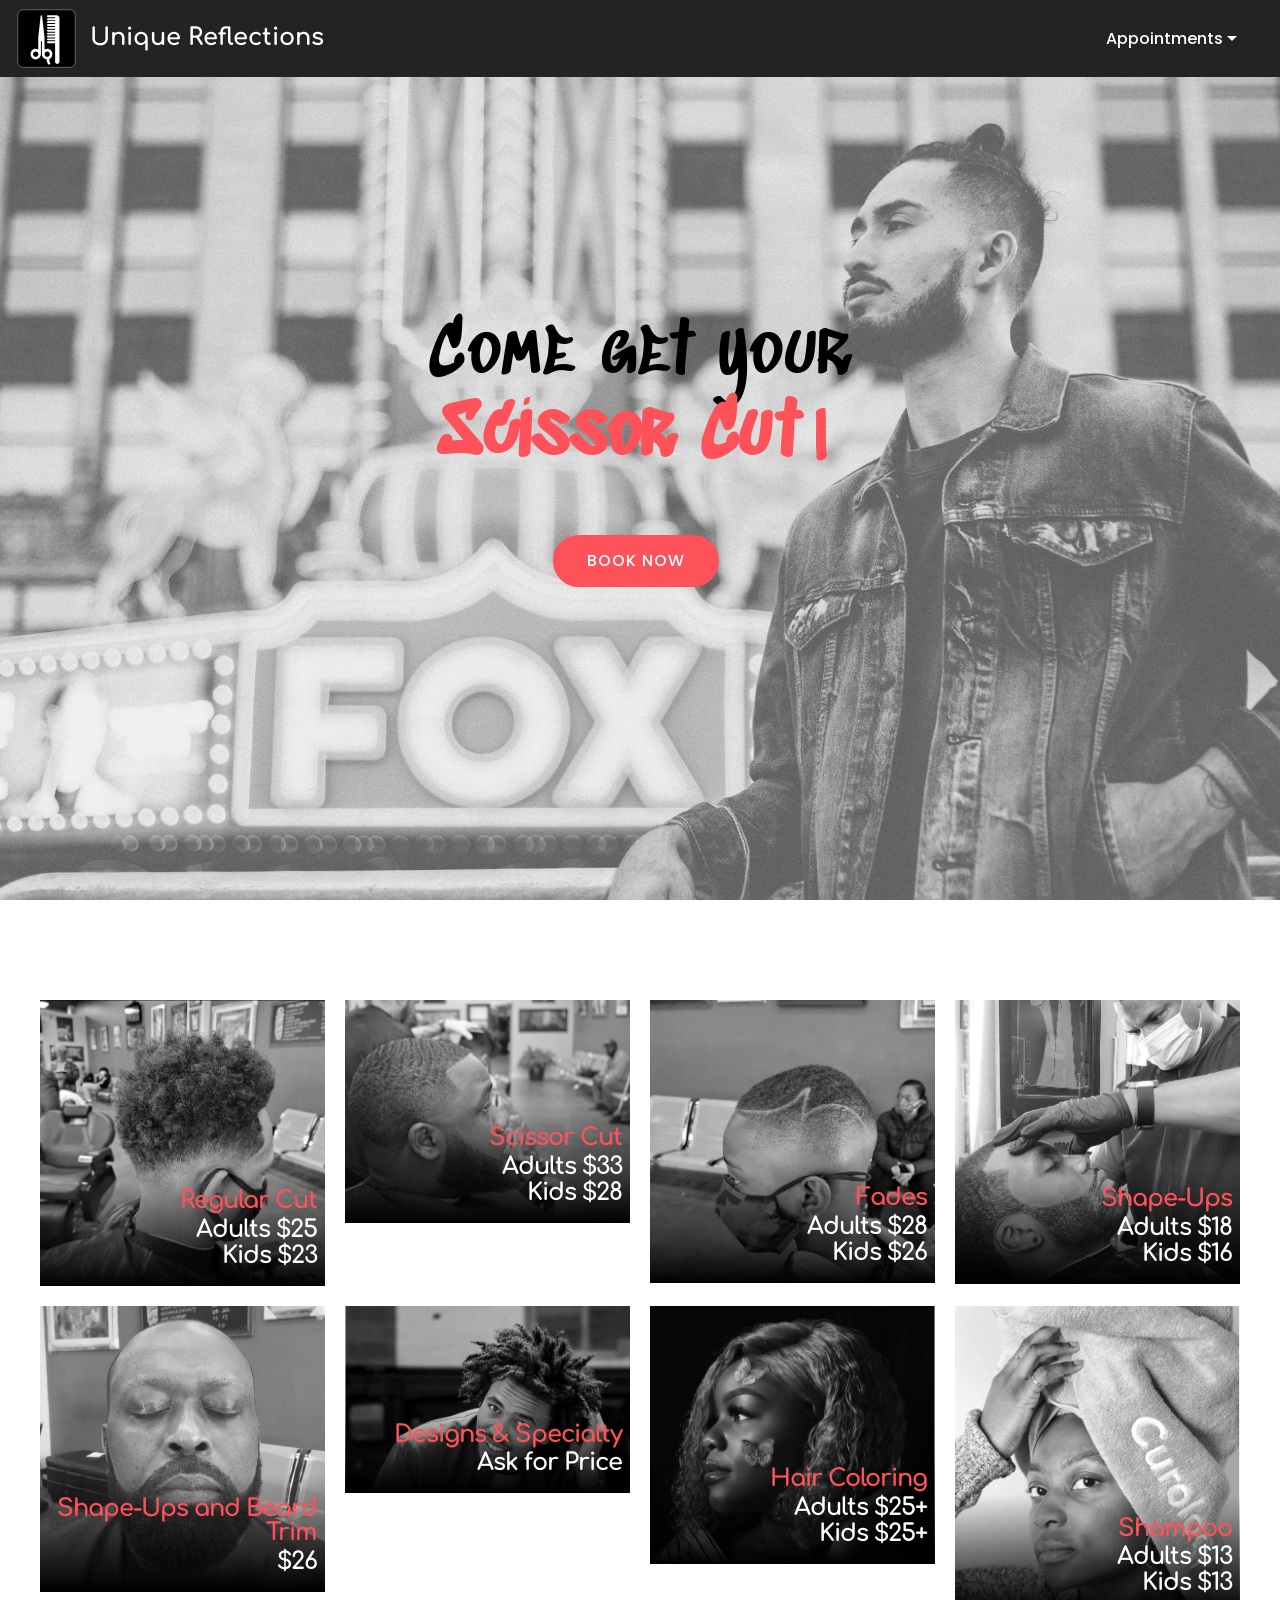
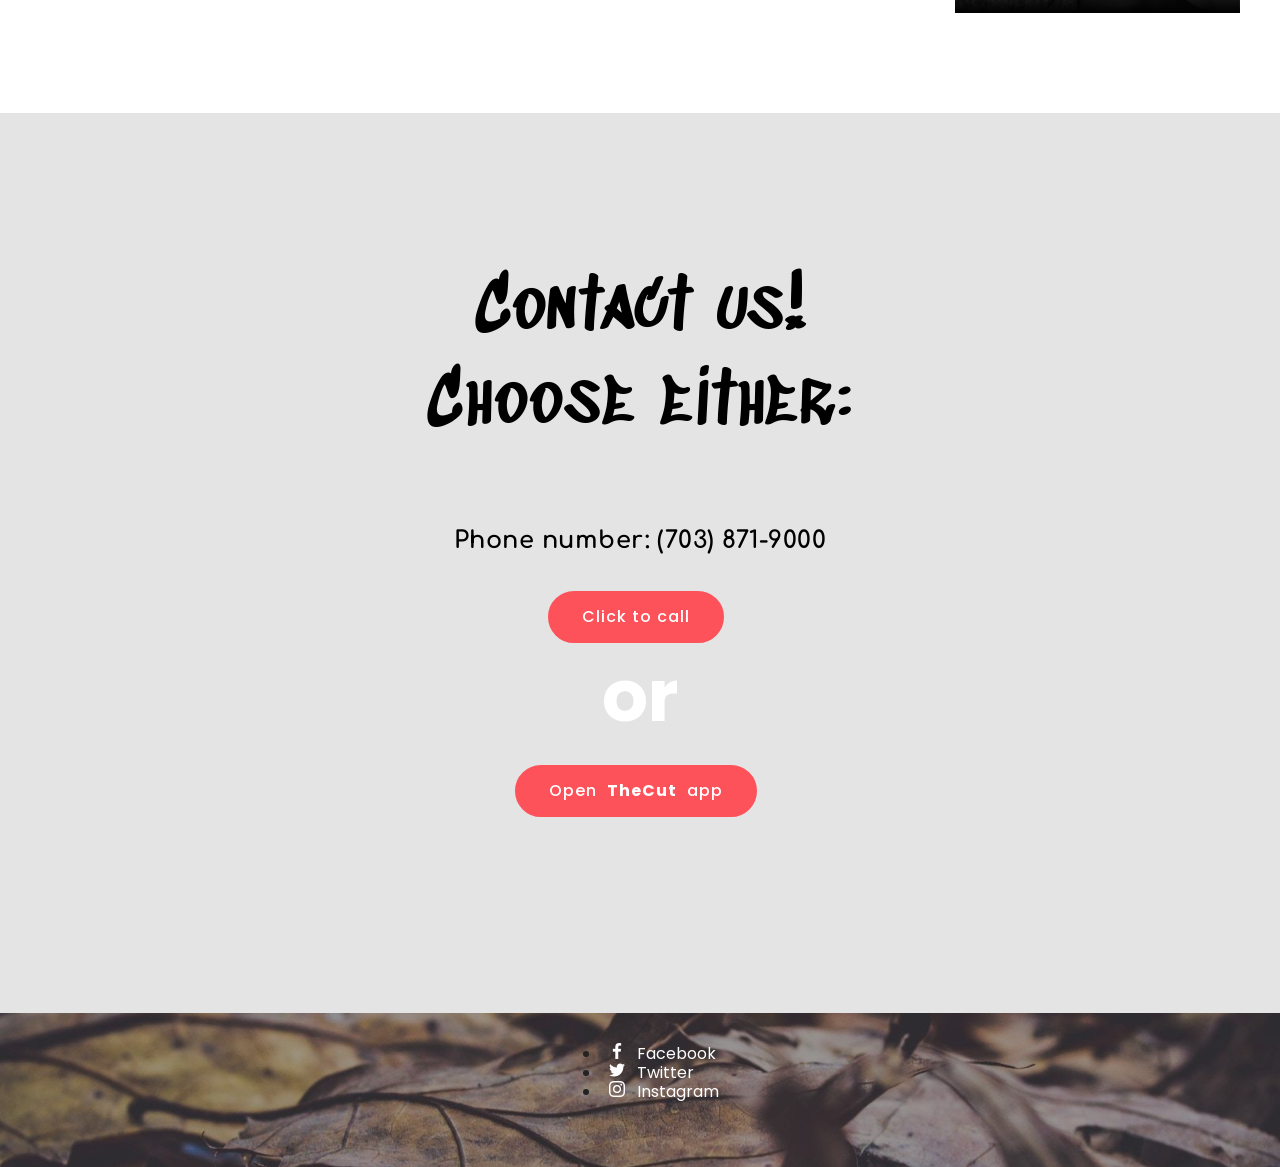
==== commit 970d88ca: "version 1.2" ====
--- a/public/index.html
+++ b/public/index.html
@@ -95,7 +95,7 @@
                                           <span class="shop-item-price mbr-fonts-style display-5">Adults $25 <br>Kids $23</span>
                                        </div>
                                        <div class="mbr-section-btn" buttons="0" style="display: none;">
-                                          <a class="btn btn-black display-7 special_close_class" href="#contact_area">Book with us now!</a>
+                                          <a class="btn btn-black display-7" href="#contact_area">Book with us now!</a>
                                        </div>
                                     </div>
                                  </div>
@@ -113,7 +113,7 @@
                                           <span class="shop-item-price mbr-fonts-style display-5">Adults $33 <br>Kids $28</span>
                                        </div>
                                        <div class="mbr-section-btn" buttons="0" style="display: none;">
-                                          <a class="btn btn-black display-7 special_close_class" href="#contact_area">Book with us now!</a>
+                                          <a class="btn btn-black display-7" href="#contact_area">Book with us now!</a>
                                        </div>
                                     </div>
                                  </div>
@@ -131,7 +131,7 @@
                                           <span class="shop-item-price mbr-fonts-style display-5">Adults $28 <br>Kids $26</span>
                                        </div>
                                        <div class="mbr-section-btn" buttons="0" style="display: none;">
-                                          <a class="btn btn-black display-7 special_close_class" href="#contact_area">Book with us now!</a>
+                                          <a class="btn btn-black display-7" href="#contact_area">Book with us now!</a>
                                        </div>
                                     </div>
                                  </div>
@@ -149,7 +149,7 @@
                                           <span class="shop-item-price mbr-fonts-style display-5">Adults $18 <br>Kids $16</span>
                                        </div>
                                        <div class="mbr-section-btn" buttons="0" style="display: none;">
-                                          <a class="btn btn-black display-7 special_close_class" href="#contact_area">Book with us now!</a>
+                                          <a class="btn btn-black display-7" href="#contact_area">Book with us now!</a>
                                        </div>
                                     </div>
                                  </div>
@@ -167,17 +167,17 @@
                                           <span class="shop-item-price mbr-fonts-style display-5">$26</span>
                                        </div>
                                        <div class="mbr-section-btn" buttons="0" style="display: none;">
-                                          <a class="btn btn-black display-7 special_close_class" href="#contact_area">Book with us now!</a>
-                                       </div>
-                                    </div>
-                                 </div>
-                              </div>
-                              <div class="mbr-gallery-item">
-                                 <div class="item_overlay" data-toggle="modal"></div>
-                                 <div class="galleryItem" data-toggle="modal">
-                                    <div class="style_overlay"></div>
-                                    <div class="img_wraper">
-                                       <img alt="" src="assets/images/custom_hair.jpg">
+                                          <a class="btn btn-black display-7" href="#contact_area">Book with us now!</a>
+                                       </div>
+                                    </div>
+                                 </div>
+                              </div>
+                              <div class="mbr-gallery-item">
+                                 <div class="item_overlay" data-toggle="modal"></div>
+                                 <div class="galleryItem" data-toggle="modal">
+                                    <div class="style_overlay"></div>
+                                    <div class="img_wraper">
+                                       <img alt="" src="assets/images/custom_hair.JPG">
                                     </div>
                                     <div class="sidebar_wraper">
                                        <h4 class="item-title mbr-fonts-style mbr-text display-5 mbr-bold">Designs & Specialty</h4>
@@ -185,7 +185,7 @@
                                           <span class="shop-item-price mbr-fonts-style display-5">Ask for Price</span>
                                        </div>
                                        <div class="mbr-section-btn" buttons="0" style="display: none;">
-                                          <a class="btn btn-black display-7 special_close_class" href="#contact_area">Book with us now!</a>
+                                          <a class="btn btn-black display-7" href="#contact_area">Book with us now!</a>
                                        </div>
                                     </div>
                                  </div>
@@ -203,7 +203,7 @@
                                           <span class="shop-item-price mbr-fonts-style display-5">Adults $25<strong>+</strong><br>Kids $25<strong>+</strong></span>
                                        </div>
                                        <div class="mbr-section-btn" buttons="0" style="display: none;">
-                                          <a class="btn btn-black display-7 special_close_class" href="#contact_area">Book with us now!</a>
+                                          <a class="btn btn-black display-7" href="#contact_area">Book with us now!</a>
                                        </div>
                                     </div>
                                  </div>
@@ -220,7 +220,7 @@
                                        <div class="price-block">
                                           <span class="shop-item-price mbr-fonts-style display-5">Adults $13<br>Kids $13</span>
                                        </div>
-                                       <div class="mbr-section-btn special_close_class" buttons="0" style="display: none;">
+                                       <div class="mbr-section-btn" buttons="0" style="display: none;">
                                           <a class="btn btn-black display-7" href="#contact_area">Book with us now!</a>
                                        </div>
                                     </div>
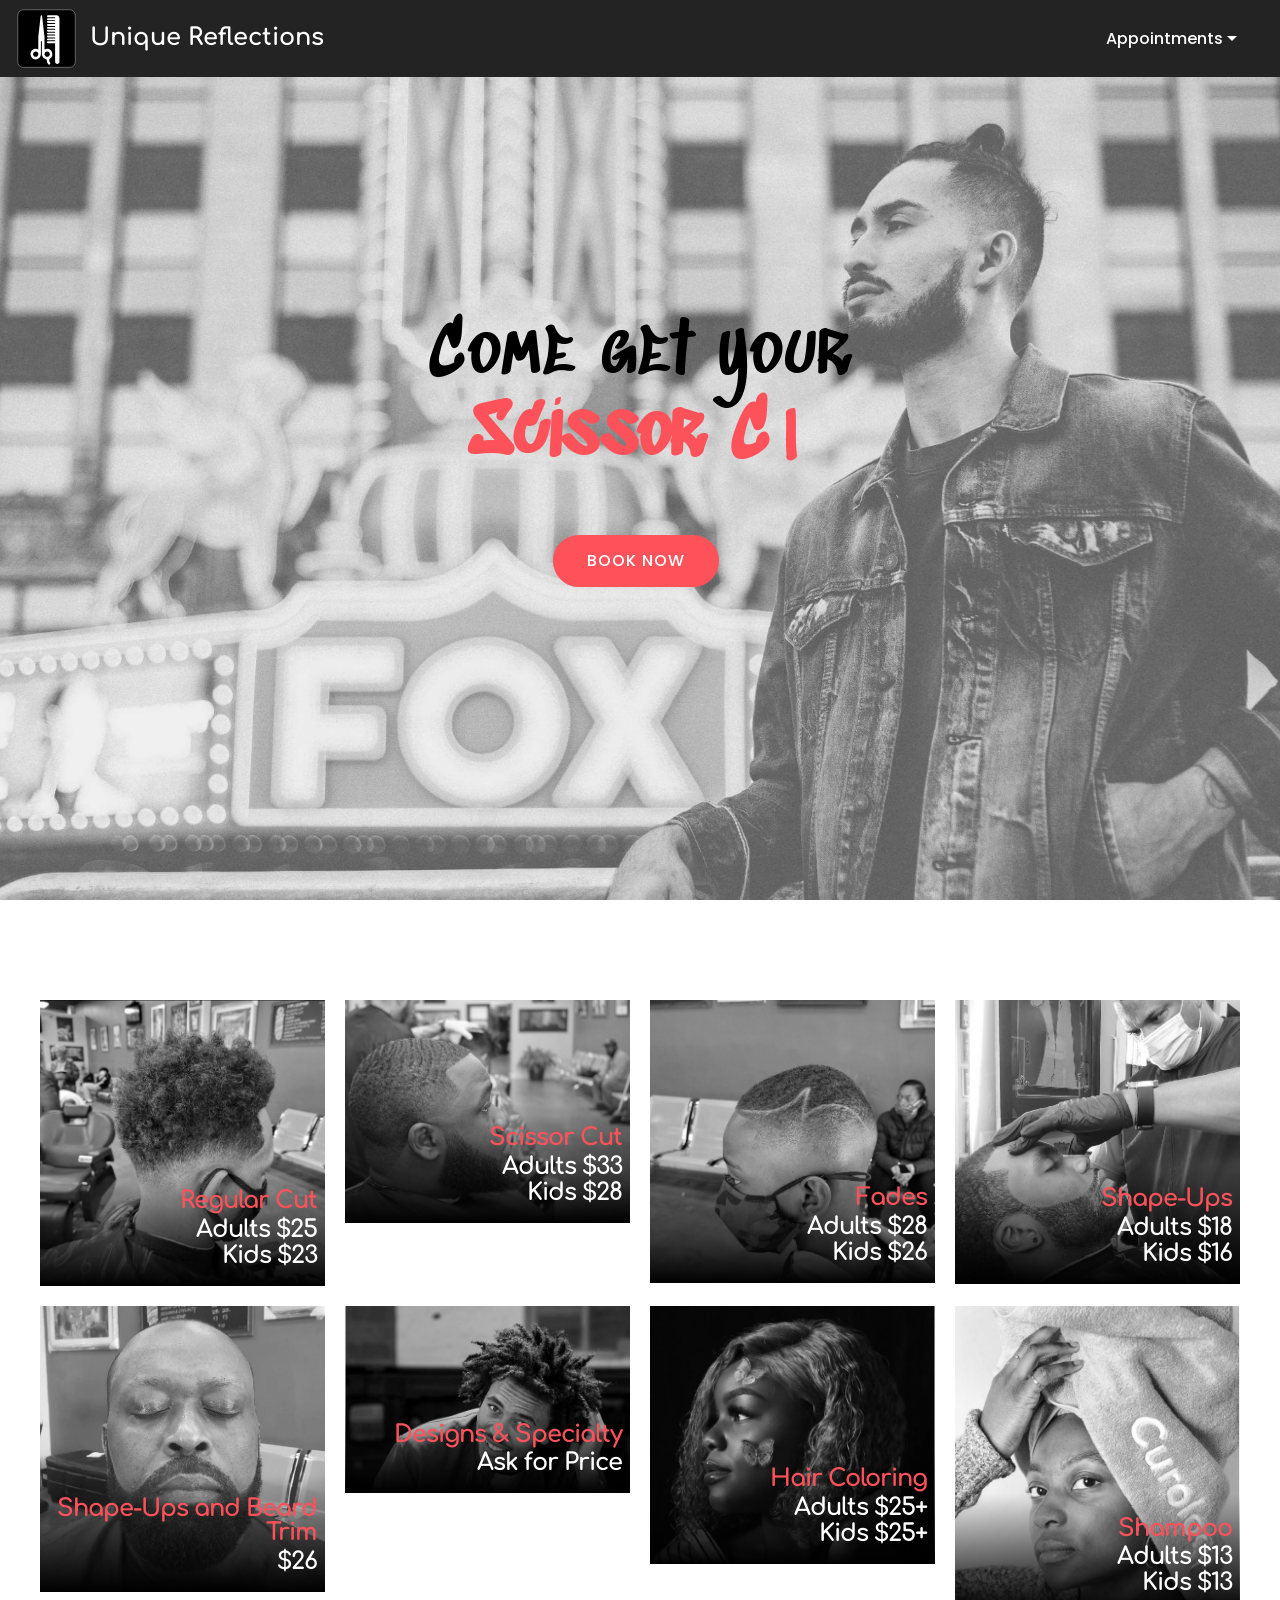
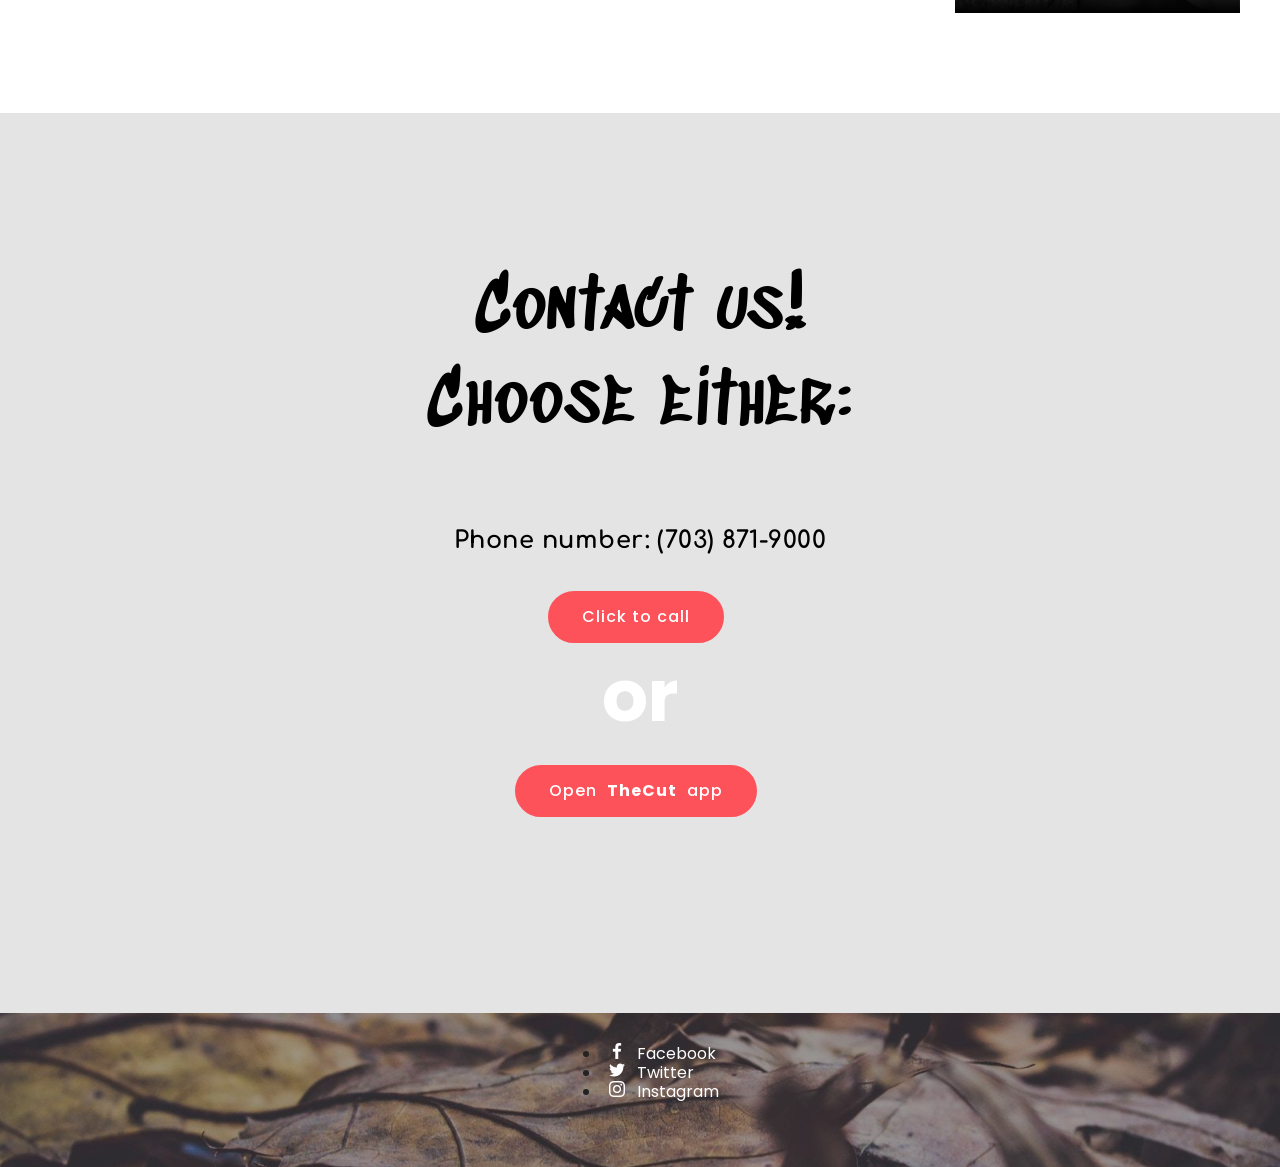
==== commit 8cdb006e: "version 1.2" ====
--- a/public/index.html
+++ b/public/index.html
@@ -258,7 +258,7 @@
                      <br id="small_br">
                      <h4 class="item-title mbr-fonts-style mbr-text display-5 mbr-bold" style="color: #000000;"><strong>Phone number: (703) 871-9000</strong></h4>
                      <div class="pt-3 mbr-section-btn align-center">
-                        <a class="btn-secondary btn btn-md display-4 mbr-white" href="tel:+7038719000">Click to call</a>
+                        <a class="btn-secondary btn btn-md display-4 mbr-white" href="tel:+17038719000">Click to call</a>
                      </div>
                      <strong>or</strong>
                      <span class="mbr-section-subtitle">
